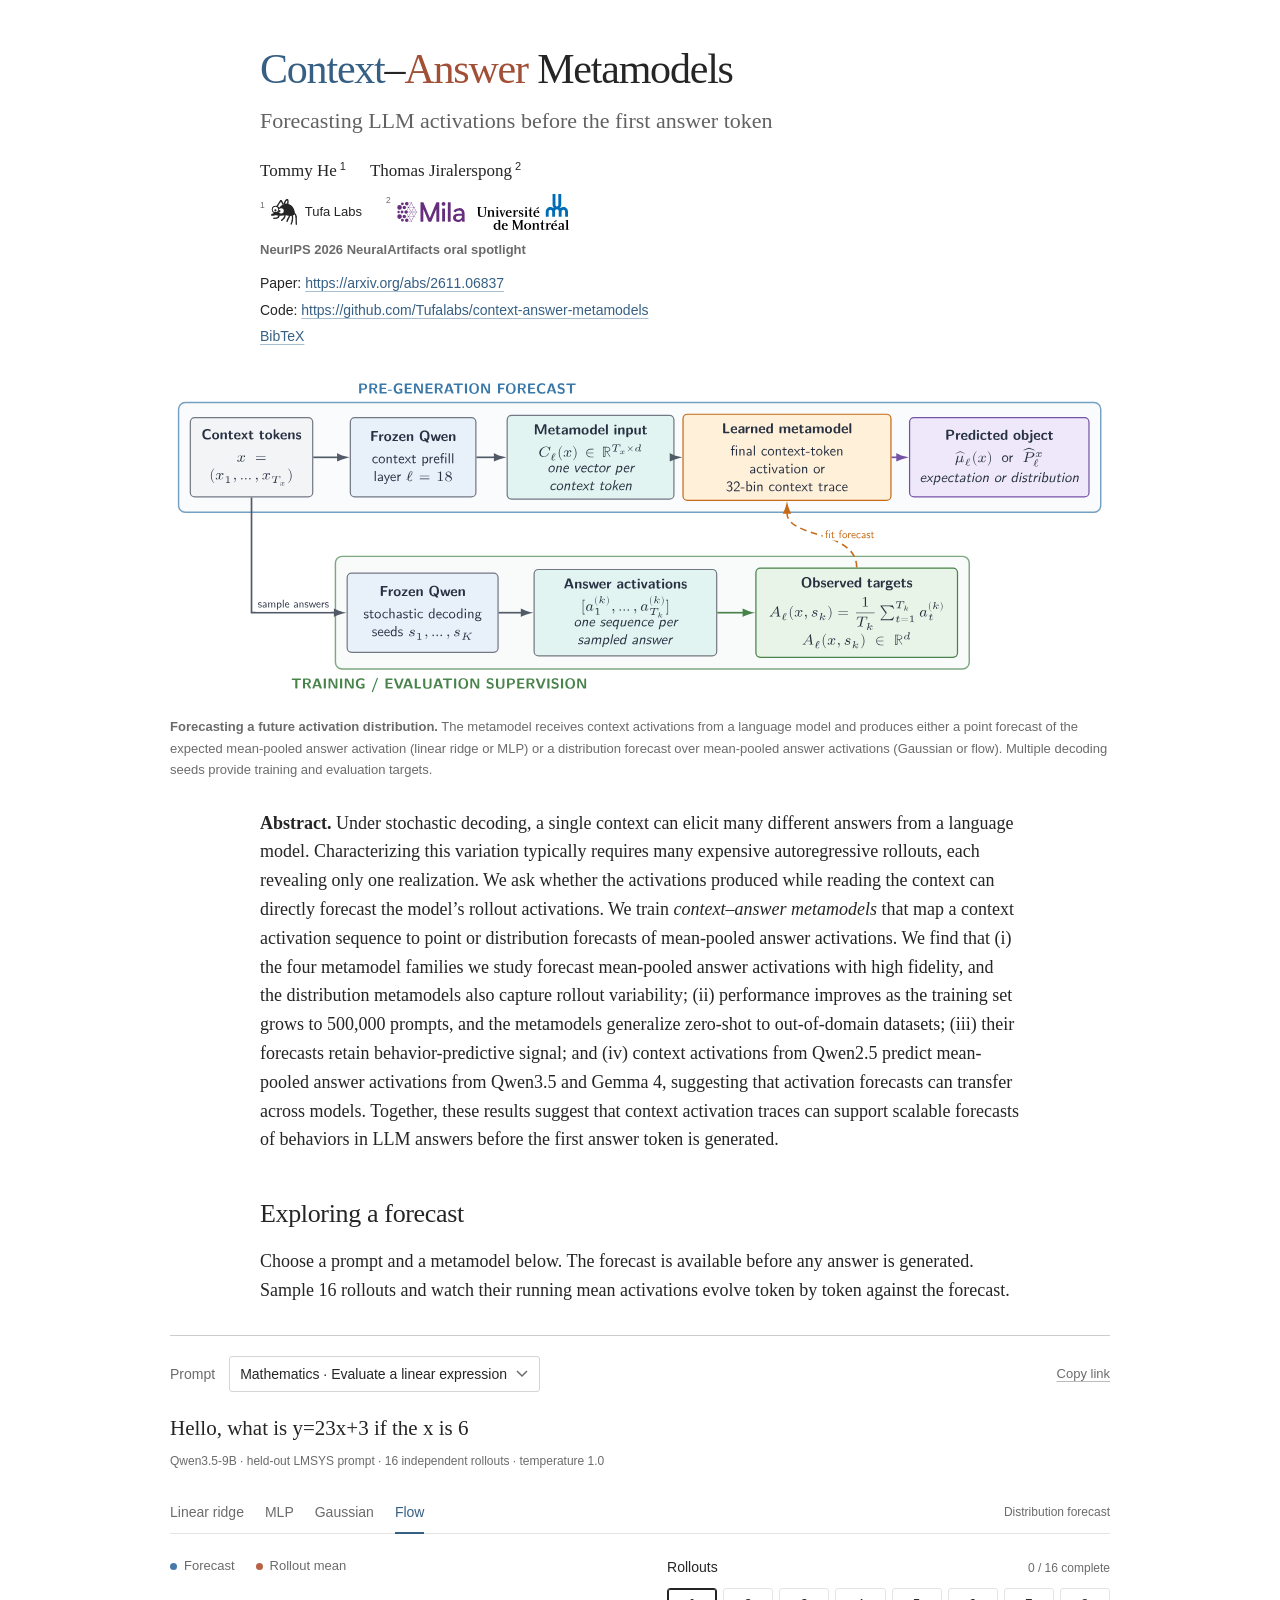
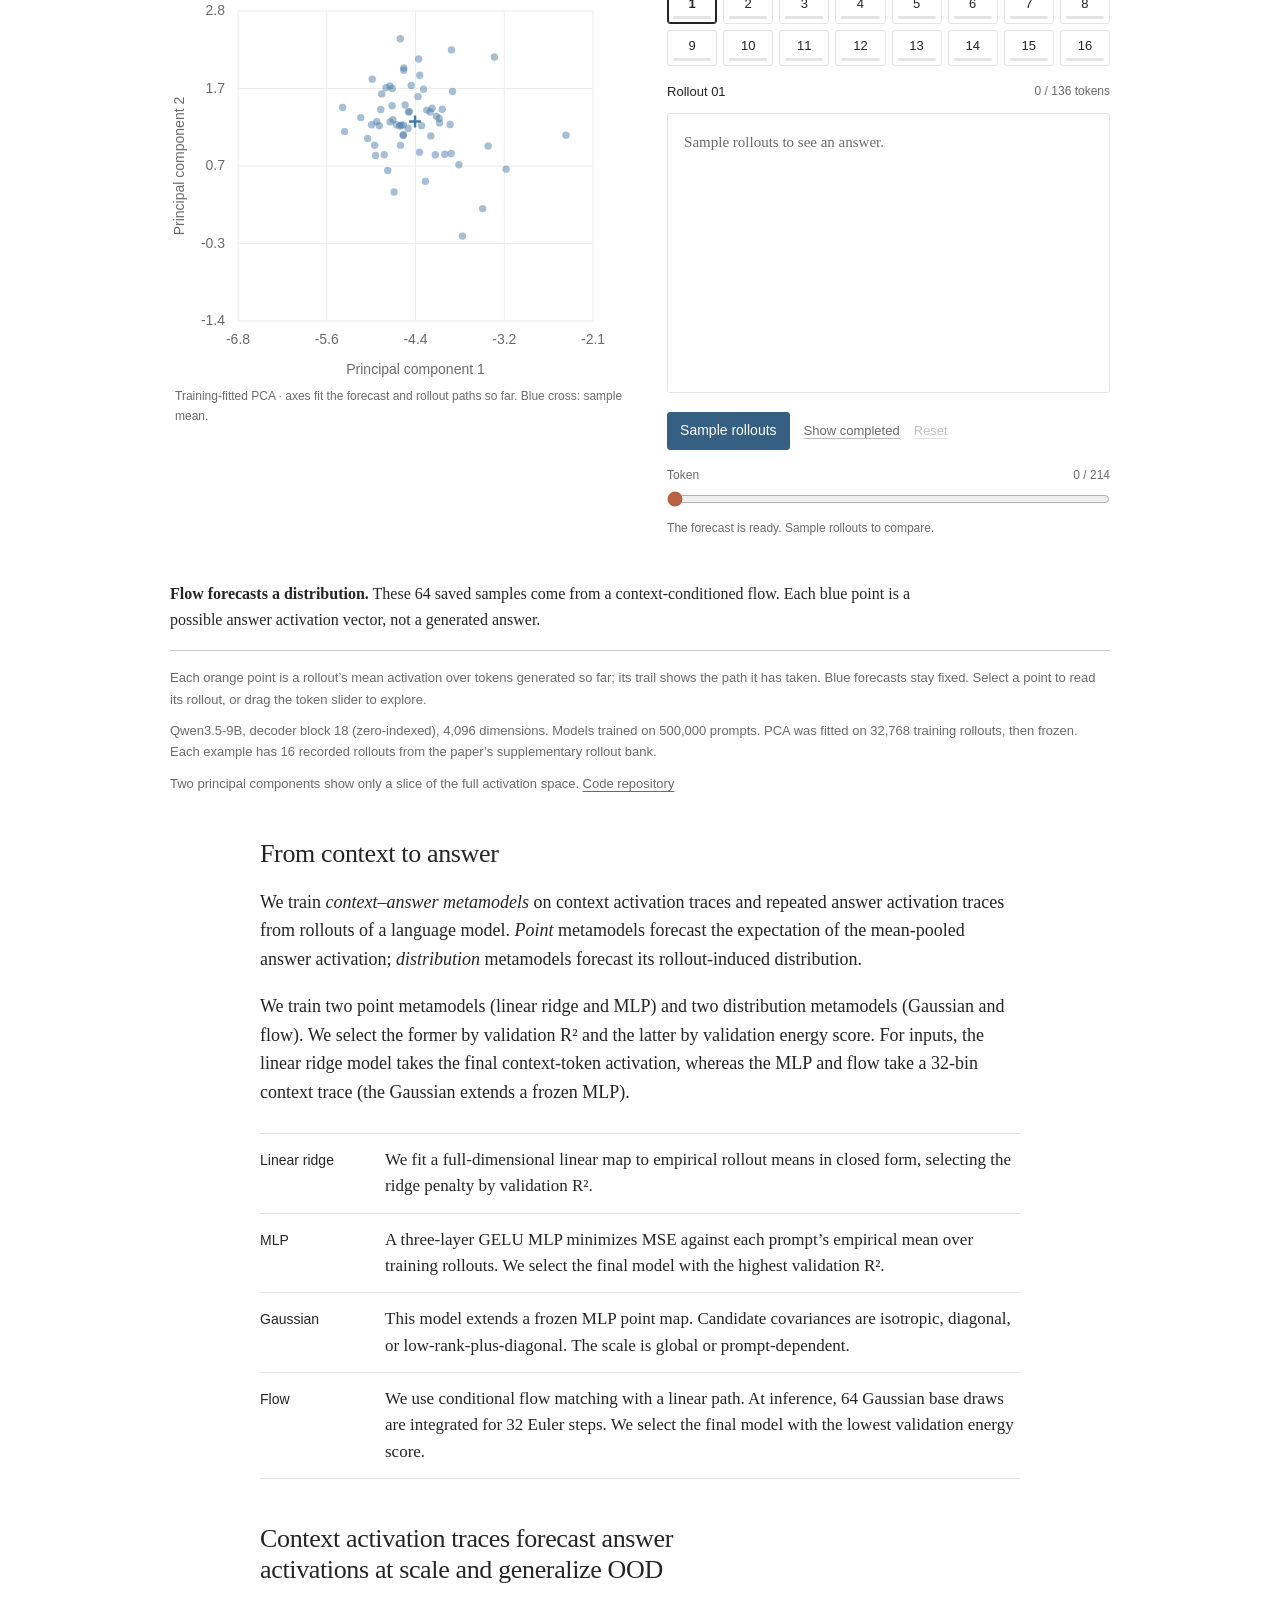
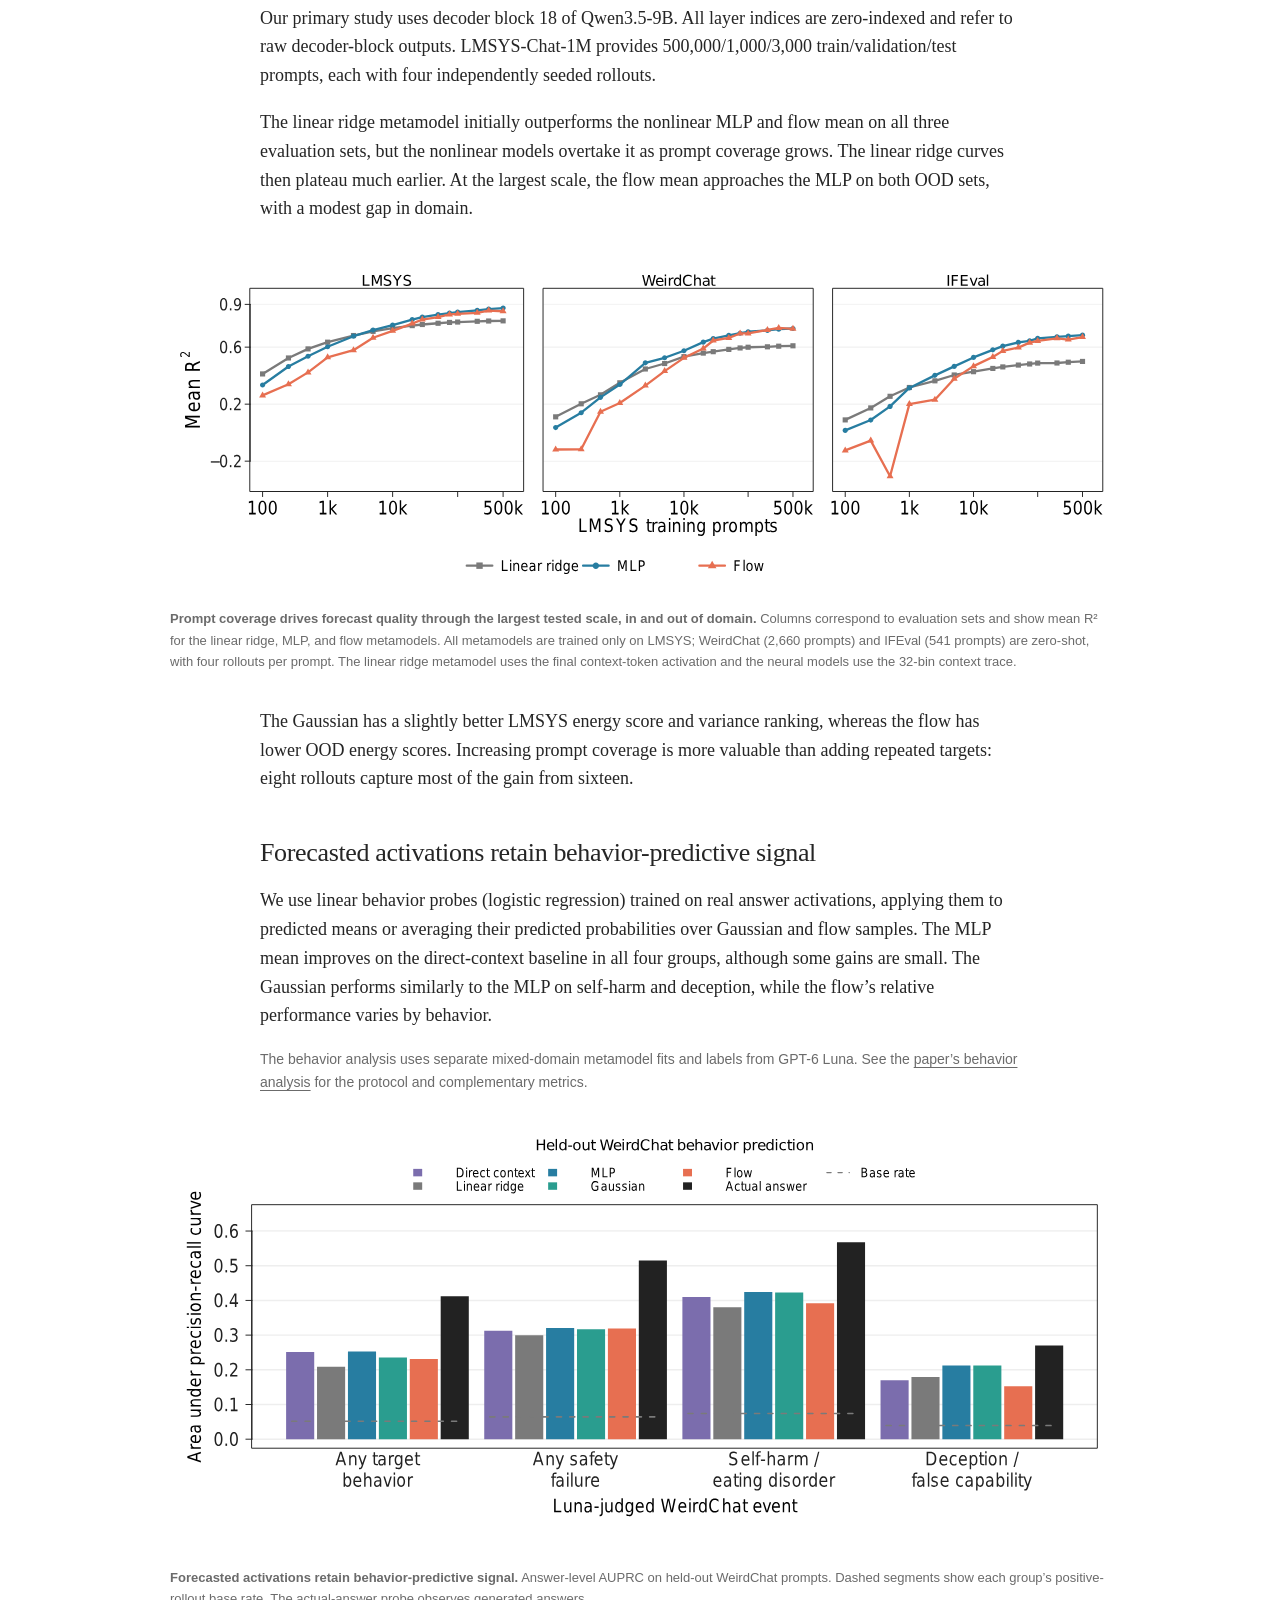
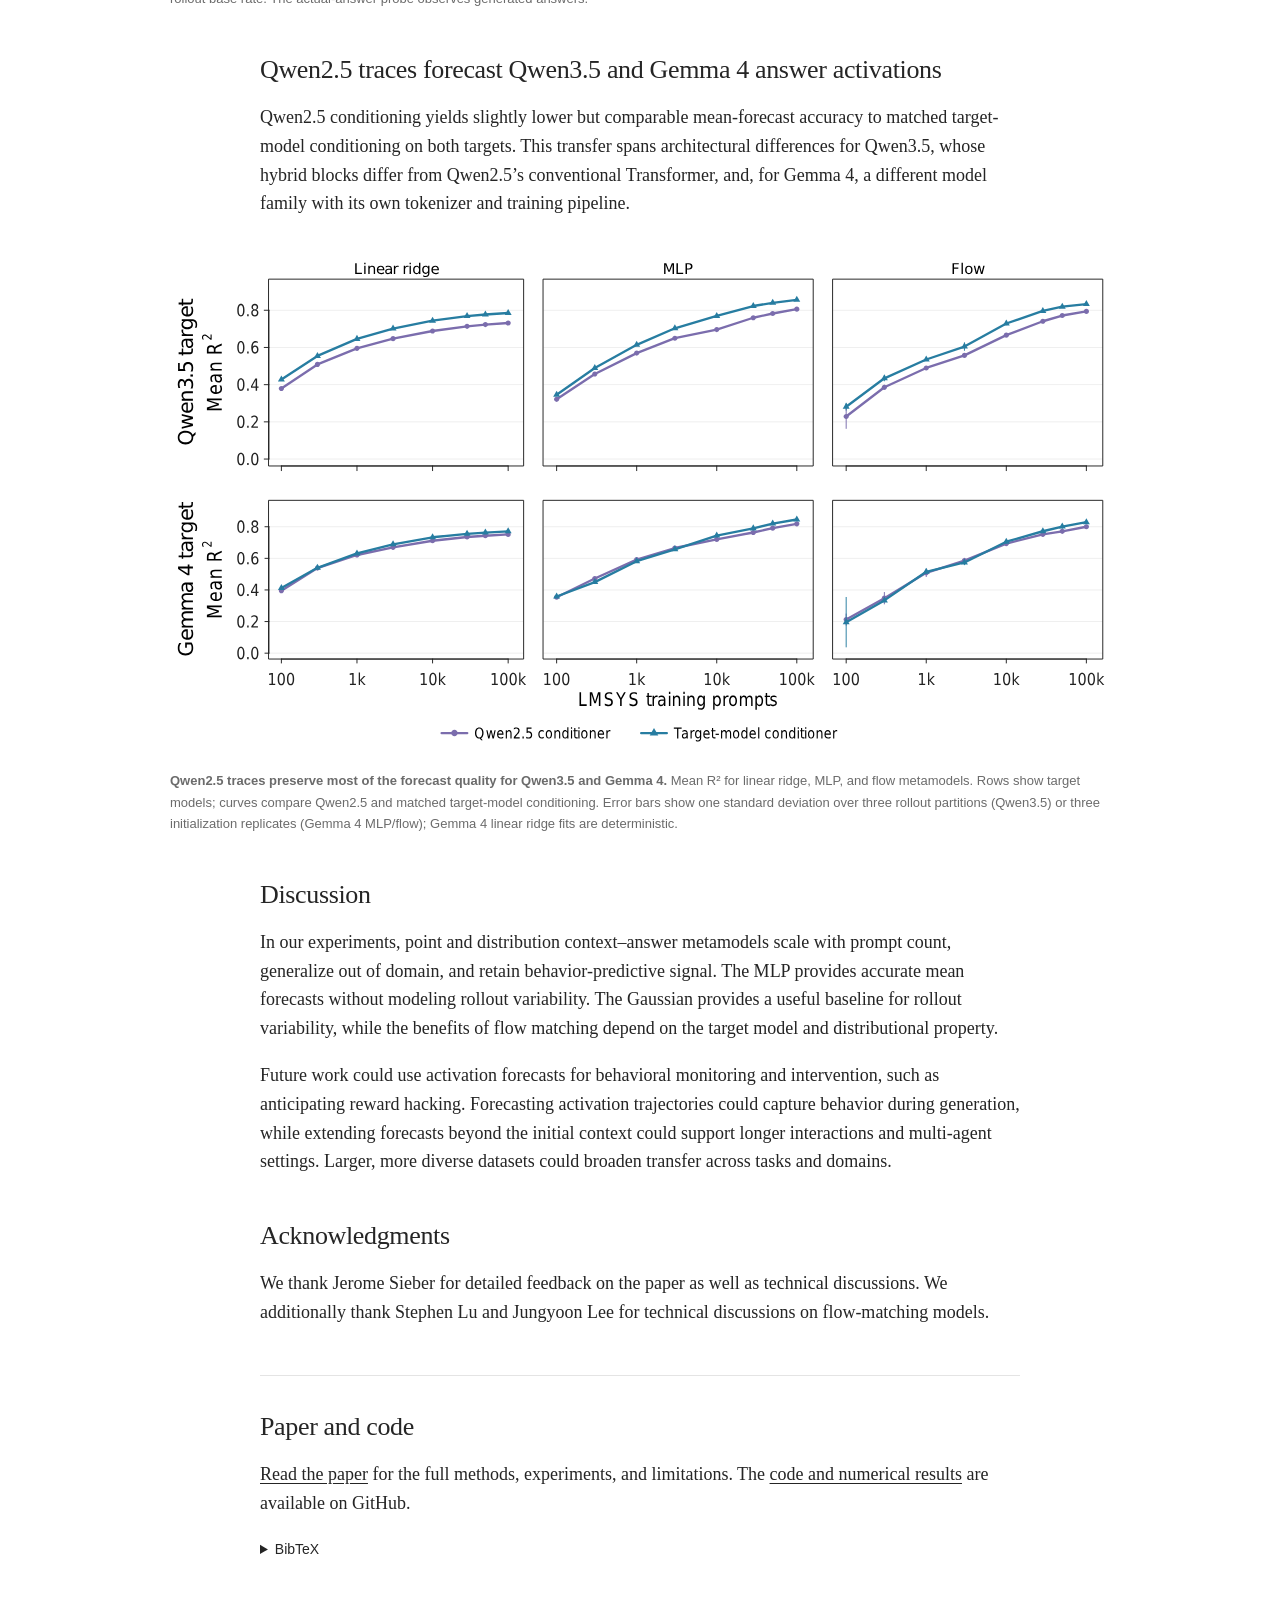
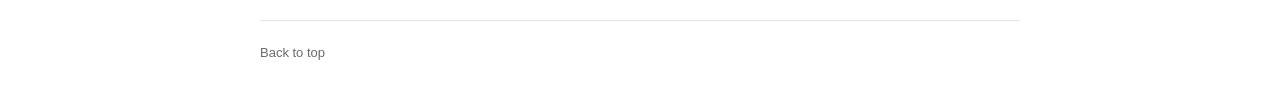
==== context-answer-metamodels/index.html @ 80ce0734 "add context answer metamodels blog" ====
<!doctype html>
<html lang="en">
  <head>
    <meta charset="utf-8" />
    <meta name="viewport" content="width=device-width, initial-scale=1" />
    <title>Context–Answer Metamodels</title>
    <meta
      name="description"
      content="Forecast an LLM’s answer activations before it starts answering. Explore real context–answer metamodel forecasts, recorded rollouts, and the research behind them."
    />
    <link
      rel="canonical"
      href="https://tommyhe.com/context-answer-metamodels"
    />
    <meta property="og:type" content="website" />
    <meta property="og:title" content="Context–Answer Metamodels" />
    <meta
      property="og:description"
      content="Context–Answer Metamodels forecast an LLM’s answer activations from its context. Explore the forecasts, then reveal what actually happened."
    />
    <meta
      property="og:url"
      content="https://tommyhe.com/context-answer-metamodels"
    />
    <meta
      property="og:image"
      content="https://tommyhe.com/context-answer-metamodels/asset/social.png"
    />
    <meta property="og:image:width" content="1200" />
    <meta property="og:image:height" content="630" />
    <meta
      property="og:image:alt"
      content="Context–Answer Metamodels. Blue activation forecasts and orange observed answers in a two-dimensional projection."
    />
    <meta name="twitter:card" content="summary_large_image" />
    <meta name="twitter:title" content="Context–Answer Metamodels" />
    <meta
      name="twitter:description"
      content="Forecasting LLM activations from context. An interactive research demo."
    />
    <meta
      name="twitter:image"
      content="https://tommyhe.com/context-answer-metamodels/asset/social.png"
    />
    <meta name="theme-color" content="#ffffff" />
    <link rel="icon" type="image/png" sizes="64x64" href="../favicon-64.png" />
    <link rel="icon" type="image/svg+xml" href="../favicon.svg?v=3" />
    <link rel="stylesheet" href="./page.css" />
    <script src="./data.js" defer></script>
    <script src="./page.js" defer></script>
  </head>
  <body>
    <a class="skip-link" href="#main">Skip to content</a>
    <nav class="contents" aria-label="Article contents">
      <p>Contents</p>
      <a href="#main">Overview</a>
      <a href="#explore">Interactive example</a>
      <a href="#method">The metamodels</a>
      <a href="#findings">Results</a>
      <a href="#discussion">Discussion</a>
      <a href="#acknowledgments">Acknowledgments</a>
      <a href="#cite">Citation</a>
    </nav>

    <main id="main" class="article">
      <header class="article-header">
        <h1>
          <span class="title-context">Context</span>–<span class="title-answer"
            >Answer</span
          >
          Metamodels
        </h1>
        <p class="subtitle">
          Forecasting LLM activations before the first answer token
        </p>
        <div class="authors">
          <span>Tommy He<sup>1</sup></span
          ><span>Thomas Jiralerspong<sup>2</sup></span>
        </div>
        <p class="affiliations">
          <span class="affiliation">
            <sup>1</sup>
            <a href="https://tufalabs.ai/">
              <img
                class="tufa-logo"
                src="./asset/tufa.svg"
                width="1133"
                height="1116"
                alt=""
              />
              Tufa Labs
            </a>
          </span>
          <span class="affiliation">
            <sup>2</sup>
            <a href="https://mila.quebec/en">
              <img
                class="mila-logo"
                src="./asset/mila.svg"
                width="170"
                height="50"
                alt="Mila"
              />
            </a>
            <a href="https://www.umontreal.ca/">
              <img
                class="udem-logo"
                src="./asset/udem.svg"
                width="351"
                height="134"
                alt="Université de Montréal"
              />
            </a>
          </span>
        </p>
        <p class="publication">NeurIPS 2026 NeuralArtifacts oral spotlight</p>
        <div class="paper-links">
          <div>
            Paper:
            <a href="https://arxiv.org/abs/2611.06837"
              >https://arxiv.org/abs/2611.06837</a
            >
          </div>
          <div>
            Code:
            <a href="https://github.com/Tufalabs/context-answer-metamodels"
              >https://github.com/Tufalabs/context-answer-metamodels</a
            >
          </div>
          <a href="#cite">BibTeX</a>
        </div>
      </header>

      <figure class="wide-figure method-figure">
        <div class="method-diagram">
          <img
            src="./asset/method.svg"
            width="1260"
            height="438"
            alt="Context tokens pass through frozen Qwen to produce a context activation trace. A learned metamodel forecasts the mean or distribution of answer activations. Separately, stochastic decoding produces sampled answers whose mean-pooled activations provide training and evaluation targets."
          />
        </div>
        <figcaption>
          <strong>Forecasting a future activation distribution.</strong>
          The metamodel receives context activations from a language model and
          produces either a point forecast of the expected mean-pooled answer
          activation (linear ridge or MLP) or a distribution forecast over
          mean-pooled answer activations (Gaussian or flow). Multiple decoding
          seeds provide training and evaluation targets.
        </figcaption>
      </figure>

      <section class="abstract" aria-label="Abstract">
        <p>
          <strong>Abstract.</strong> Under stochastic decoding, a single context
          can elicit many different answers from a language model.
          Characterizing this variation typically requires many expensive
          autoregressive rollouts, each revealing only one realization. We ask
          whether the activations produced while reading the context can
          directly forecast the model’s rollout activations. We train
          <em>context–answer metamodels</em> that map a context activation
          sequence to point or distribution forecasts of mean-pooled answer
          activations. We find that (i) the four metamodel families we study
          forecast mean-pooled answer activations with high fidelity, and the
          distribution metamodels also capture rollout variability; (ii)
          performance improves as the training set grows to 500,000 prompts, and
          the metamodels generalize zero-shot to out-of-domain datasets; (iii)
          their forecasts retain behavior-predictive signal; and (iv) context
          activations from Qwen2.5 predict mean-pooled answer activations from
          Qwen3.5 and Gemma 4, suggesting that activation forecasts can transfer
          across models. Together, these results suggest that context activation
          traces can support scalable forecasts of behaviors in LLM answers
          before the first answer token is generated.
        </p>
      </section>

      <section id="explore" aria-labelledby="explore-title">
        <h2 id="explore-title">Exploring a forecast</h2>
        <p>
          Choose a prompt and a metamodel below. The forecast is available
          before any answer is generated. Sample 16 rollouts and watch their
          running mean activations evolve token by token against the forecast.
        </p>
        <figure class="wide-figure demo-figure">
          <div id="explorer" aria-busy="true">
            <div id="demo-loading" class="loading-message" role="status">
              Loading recorded forecasts…
            </div>
            <div id="demo-content" hidden>
              <div class="prompt-controls">
                <label for="example-select">Prompt</label
                ><select id="example-select"></select
                ><button type="button" id="share-example" class="text-button">
                  Copy link
                </button>
              </div>
              <p id="prompt-text" class="prompt-text"></p>
              <p id="prompt-meta" class="metadata"></p>
              <div class="model-controls">
                <div
                  class="tabs"
                  id="model-options"
                  role="group"
                  aria-label="Metamodel"
                >
                  <button
                    type="button"
                    data-family="linear"
                    aria-pressed="false"
                  >
                    Linear ridge</button
                  ><button type="button" data-family="mlp" aria-pressed="false">
                    MLP</button
                  ><button
                    type="button"
                    data-family="gaussian"
                    aria-pressed="false"
                  >
                    Gaussian</button
                  ><button type="button" data-family="flow" aria-pressed="true">
                    Flow
                  </button>
                </div>
                <span id="forecast-kind" class="metadata"
                  >Distribution forecast</span
                >
              </div>
              <div class="demo-layout">
                <div class="plot-panel">
                  <div class="plot-legend">
                    <span class="legend-item"
                      ><i class="dot forecast"></i>Forecast</span
                    ><span class="legend-item"
                      ><i class="dot observed"></i>Rollout mean</span
                    >
                  </div>
                  <svg
                    id="activation-plot"
                    viewBox="0 0 640 410"
                    role="group"
                    aria-labelledby="activation-title activation-description"
                  >
                    <title id="activation-title">
                      Forecast and observed answer activations
                    </title>
                    <desc id="activation-description">
                      A two-dimensional projection of recorded activations.
                    </desc>
                  </svg>
                  <p id="projection-note" class="metadata"></p>
                </div>
                <div class="answer-panel">
                  <div class="answer-heading">
                    <span>Rollouts</span><span id="reveal-count"></span>
                  </div>
                  <div
                    id="rollout-options"
                    class="rollout-options"
                    role="group"
                    aria-label="Choose a rollout"
                  ></div>
                  <div class="answer-meta">
                    <span id="answer-label">Rollout 01</span>
                    <span id="answer-progress"></span>
                  </div>
                  <div
                    id="answer-reader"
                    class="answer-reader"
                    tabindex="0"
                    role="region"
                    aria-labelledby="answer-label"
                  >
                    <p id="answer-placeholder" class="answer-placeholder">
                      Sample rollouts to see an answer.
                    </p>
                    <p id="answer-text" class="answer-full"></p>
                  </div>
                  <div class="replay-controls">
                    <button type="button" id="play-replay" class="button">
                      Sample rollouts</button
                    ><button type="button" id="reveal-all" class="text-button">
                      Show completed</button
                    ><button
                      type="button"
                      id="reset-replay"
                      class="text-button"
                    >
                      Reset
                    </button>
                  </div>
                  <div class="token-progress">
                    <label for="token-progress"
                      >Token <span id="token-count">0</span></label
                    >
                    <input
                      id="token-progress"
                      type="range"
                      min="0"
                      max="1"
                      value="0"
                      step="1"
                      aria-label="Generated token position"
                    />
                  </div>
                  <p id="replay-status" class="metadata" role="status">
                    The forecast is ready. Sample rollouts to compare.
                  </p>
                </div>
              </div>
              <p id="family-explanation" class="figure-explanation"></p>
            </div>
          </div>
          <figcaption>
            <p>
              Each orange point is a rollout’s mean activation over tokens
              generated so far; its trail shows the path it has taken. Blue
              forecasts stay fixed. Select a point to read its rollout, or drag
              the token slider to explore.
            </p>
            <p id="demo-provenance"></p>
            <p>
              Two principal components show only a slice of the full activation
              space.
              <a href="https://github.com/Tufalabs/context-answer-metamodels"
                >Code repository</a
              >
            </p>
          </figcaption>
        </figure>
        <noscript
          ><p>
            The interactive example requires JavaScript. The explanation and
            results below are available without it.
          </p></noscript
        >
      </section>

      <section id="method" aria-labelledby="method-title">
        <h2 id="method-title">From context to answer</h2>
        <p>
          We train <em>context–answer metamodels</em> on context activation
          traces and repeated answer activation traces from rollouts of a
          language model. <em>Point</em> metamodels forecast the expectation of
          the mean-pooled answer activation; <em>distribution</em> metamodels
          forecast its rollout-induced distribution.
        </p>
        <p>
          We train two point metamodels (linear ridge and MLP) and two
          distribution metamodels (Gaussian and flow). We select the former by
          validation R² and the latter by validation energy score. For inputs,
          the linear ridge model takes the final context-token activation,
          whereas the MLP and flow take a 32-bin context trace (the Gaussian
          extends a frozen MLP).
        </p>
        <dl class="family-list">
          <div>
            <dt>Linear ridge</dt>
            <dd>
              We fit a full-dimensional linear map to empirical rollout means in
              closed form, selecting the ridge penalty by validation R².
            </dd>
          </div>
          <div>
            <dt>MLP</dt>
            <dd>
              A three-layer GELU MLP minimizes MSE against each prompt’s
              empirical mean over training rollouts. We select the final model
              with the highest validation R².
            </dd>
          </div>
          <div>
            <dt>Gaussian</dt>
            <dd>
              This model extends a frozen MLP point map. Candidate covariances
              are isotropic, diagonal, or low-rank-plus-diagonal. The scale is
              global or prompt-dependent.
            </dd>
          </div>
          <div>
            <dt>Flow</dt>
            <dd>
              We use conditional flow matching with a linear path. At inference,
              64 Gaussian base draws are integrated for 32 Euler steps. We
              select the final model with the lowest validation energy score.
            </dd>
          </div>
        </dl>
      </section>

      <section
        id="findings"
        class="result-section"
        aria-labelledby="findings-title"
      >
        <h2 id="findings-title">
          Context activation traces forecast answer activations at scale and
          generalize OOD
        </h2>
        <p>
          Our primary study uses decoder block 18 of Qwen3.5-9B. All layer
          indices are zero-indexed and refer to raw decoder-block outputs.
          LMSYS-Chat-1M provides 500,000/1,000/3,000 train/validation/test
          prompts, each with four independently seeded rollouts.
        </p>
        <p>
          The linear ridge metamodel initially outperforms the nonlinear MLP and
          flow mean on all three evaluation sets, but the nonlinear models
          overtake it as prompt coverage grows. The linear ridge curves then
          plateau much earlier. At the largest scale, the flow mean approaches
          the MLP on both OOD sets, with a modest gap in domain.
        </p>
        <figure class="wide-figure results-figure">
          <div class="chart-image">
            <img
              src="./asset/scaling.svg"
              width="507"
              height="183"
              loading="lazy"
              alt="Three panels show mean R² versus LMSYS training prompts for LMSYS, WeirdChat, and IFEval. MLP and flow overtake linear ridge as the training set grows to 500,000 prompts."
            />
          </div>
          <figcaption>
            <strong
              >Prompt coverage drives forecast quality through the largest
              tested scale, in and out of domain.</strong
            >
            Columns correspond to evaluation sets and show mean R² for the
            linear ridge, MLP, and flow metamodels. All metamodels are trained
            only on LMSYS; WeirdChat (2,660 prompts) and IFEval (541 prompts)
            are zero-shot, with four rollouts per prompt. The linear ridge
            metamodel uses the final context-token activation and the neural
            models use the 32-bin context trace.
          </figcaption>
        </figure>
        <p>
          The Gaussian has a slightly better LMSYS energy score and variance
          ranking, whereas the flow has lower OOD energy scores. Increasing
          prompt coverage is more valuable than adding repeated targets: eight
          rollouts capture most of the gain from sixteen.
        </p>
      </section>

      <section
        id="behavior"
        class="result-section"
        aria-labelledby="behavior-title"
      >
        <h2 id="behavior-title">
          Forecasted activations retain behavior-predictive signal
        </h2>
        <p>
          We use linear behavior probes (logistic regression) trained on real
          answer activations, applying them to predicted means or averaging
          their predicted probabilities over Gaussian and flow samples. The MLP
          mean improves on the direct-context baseline in all four groups,
          although some gains are small. The Gaussian performs similarly to the
          MLP on self-harm and deception, while the flow’s relative performance
          varies by behavior.
        </p>
        <p class="research-note">
          The behavior analysis uses separate mixed-domain metamodel fits and
          labels from GPT-6 Luna. See the
          <a href="https://arxiv.org/abs/2611.06837"
            >paper’s behavior analysis</a
          >
          for the protocol and complementary metrics.
        </p>
        <figure class="wide-figure results-figure">
          <div class="chart-image">
            <img
              src="./asset/behavior.svg"
              width="507"
              height="230"
              loading="lazy"
              alt="AUPRC on four held-out WeirdChat behavior groups, comparing direct-context predictions, linear ridge, MLP, Gaussian, flow, and actual-answer probes. Dashed lines show the positive-rollout base rates."
            />
          </div>
          <figcaption>
            <strong
              >Forecasted activations retain behavior-predictive signal.</strong
            >
            Answer-level AUPRC on held-out WeirdChat prompts. Dashed segments
            show each group’s positive-rollout base rate. The actual-answer
            probe observes generated answers.
          </figcaption>
        </figure>
      </section>

      <section
        id="transfer"
        class="result-section"
        aria-labelledby="transfer-title"
      >
        <h2 id="transfer-title">
          Qwen2.5 traces forecast Qwen3.5 and Gemma 4 answer activations
        </h2>
        <p>
          Qwen2.5 conditioning yields slightly lower but comparable
          mean-forecast accuracy to matched target-model conditioning on both
          targets. This transfer spans architectural differences for Qwen3.5,
          whose hybrid blocks differ from Qwen2.5’s conventional Transformer,
          and, for Gemma 4, a different model family with its own tokenizer and
          training pipeline.
        </p>
        <figure class="wide-figure results-figure">
          <div class="chart-image">
            <img
              src="./asset/transfer.svg"
              width="507"
              height="273"
              loading="lazy"
              alt="Six panels compare mean R² using Qwen2.5 context activations with matched target-model context activations. Rows show Qwen3.5 and Gemma 4 targets; columns show linear ridge, MLP, and flow. Both conditioners improve with more training prompts."
            />
          </div>
          <figcaption>
            <strong
              >Qwen2.5 traces preserve most of the forecast quality for Qwen3.5
              and Gemma 4.</strong
            >
            Mean R² for linear ridge, MLP, and flow metamodels. Rows show target
            models; curves compare Qwen2.5 and matched target-model
            conditioning. Error bars show one standard deviation over three
            rollout partitions (Qwen3.5) or three initialization replicates
            (Gemma 4 MLP/flow); Gemma 4 linear ridge fits are deterministic.
          </figcaption>
        </figure>
      </section>

      <section id="discussion" aria-labelledby="discussion-title">
        <h2 id="discussion-title">Discussion</h2>
        <p>
          In our experiments, point and distribution context–answer metamodels
          scale with prompt count, generalize out of domain, and retain
          behavior-predictive signal. The MLP provides accurate mean forecasts
          without modeling rollout variability. The Gaussian provides a useful
          baseline for rollout variability, while the benefits of flow matching
          depend on the target model and distributional property.
        </p>
        <p>
          Future work could use activation forecasts for behavioral monitoring
          and intervention, such as anticipating reward hacking. Forecasting
          activation trajectories could capture behavior during generation,
          while extending forecasts beyond the initial context could support
          longer interactions and multi-agent settings. Larger, more diverse
          datasets could broaden transfer across tasks and domains.
        </p>
      </section>

      <section id="acknowledgments" aria-labelledby="acknowledgments-title">
        <h2 id="acknowledgments-title">Acknowledgments</h2>
        <p>
          We thank Jerome Sieber for detailed feedback on the paper as well as
          technical discussions. We additionally thank Stephen Lu and Jungyoon
          Lee for technical discussions on flow-matching models.
        </p>
      </section>

      <section
        id="cite"
        class="citation-section"
        aria-labelledby="citation-title"
      >
        <h2 id="citation-title">Paper and code</h2>
        <p>
          <a href="https://arxiv.org/abs/2611.06837">Read the paper</a> for the
          full methods, experiments, and limitations. The
          <a href="https://github.com/Tufalabs/context-answer-metamodels"
            >code and numerical results</a
          >
          are available on GitHub.
        </p>
        <details class="citation-details">
          <summary>BibTeX</summary>
          <button type="button" id="copy-citation" class="text-button">
            Copy citation
          </button>
          <pre id="citation">
@article{he2026contextanswer,
  title = {Context--Answer Metamodels:
    Forecasting LLM Activations Before
    the First Answer Token},
  author = {He, Tommy and Jiralerspong, Thomas},
  journal = {arXiv preprint arXiv:2611.06837},
  year = {2026}
}</pre>
        </details>
      </section>
      <footer class="article-footer">
        <a href="#main">Back to top</a>
      </footer>
    </main>
    <p id="copy-status" class="copy-status" role="status"></p>
  </body>
</html>
---- context-answer-metamodels/page.css ----
@font-face {
  font-family: "Commit Mono";
  src: url("../fonts/CommitMono-400-Regular.woff2") format("woff2");
  font-weight: 400;
  font-display: swap;
}

:root {
  color-scheme: light;
  --text: #252525;
  --muted: #6b6b6b;
  --rule: #e4e4e4;
  --forecast: #4779a8;
  --observed: #b96243;
  --accent: #365f84;
  --accent-hover: #294a68;
  --sans: -apple-system, BlinkMacSystemFont, "Segoe UI", sans-serif;
  --serif: "Iowan Old Style", "Palatino Linotype", Palatino, Georgia, serif;
  --mono: "Commit Mono", monospace;
}

* {
  box-sizing: border-box;
}
html {
  scroll-behavior: smooth;
  scroll-padding-top: 32px;
}
body {
  margin: 0;
  background: #fff;
  color: var(--text);
  font-family: var(--serif);
  font-size: 18px;
  line-height: 1.6;
  -webkit-font-smoothing: antialiased;
}
[hidden] {
  display: none !important;
}
a {
  color: inherit;
  text-underline-offset: 3px;
  text-decoration-thickness: 1px;
}
a:hover {
  color: var(--accent);
}
::selection {
  background: #dce9f4;
}
button,
select {
  font: inherit;
}
button {
  cursor: pointer;
  touch-action: manipulation;
}
button:disabled {
  opacity: 0.4;
  cursor: default;
}
:focus-visible {
  outline: 2px solid var(--forecast);
  outline-offset: 4px;
}
h1,
h2,
p,
figure,
dl {
  margin: 0;
}
h1,
h2 {
  line-height: 1.2;
  text-wrap: balance;
}
h1 {
  font-size: 42px;
  letter-spacing: -1.2px;
  font-weight: 500;
}
h2 {
  font-size: 26px;
  font-weight: 500;
  margin: 44px 0 18px;
  letter-spacing: -0.35px;
}
p {
  margin: 0 0 18px;
}
strong {
  font-weight: 600;
}
sup {
  font-family: var(--sans);
  font-size: 0.65em;
  vertical-align: super;
}

.article {
  width: min(760px, calc(100% - 48px));
  margin: 44px auto 0;
  padding-bottom: 32px;
}
.article-header {
  margin-bottom: 26px;
}
.article-header h1 {
  animation: title-arrival 550ms ease-out;
}
.title-context {
  color: var(--accent);
}
.title-answer {
  color: #a14f36;
}
@keyframes title-arrival {
  from {
    opacity: 0;
    transform: translateY(5px);
  }
  to {
    opacity: 1;
    transform: translateY(0);
  }
}
.subtitle {
  font-size: 22px;
  line-height: 1.4;
  color: #626262;
  margin: 12px 0 20px;
}
.authors {
  display: flex;
  flex-wrap: wrap;
  gap: 24px;
  font-size: 17px;
  margin-bottom: 5px;
}
.authors sup {
  margin-left: 3px;
}
.affiliations,
.publication {
  font-family: var(--sans);
  font-size: 13px;
  color: var(--muted);
  line-height: 1.6;
  margin: 0;
}
.affiliations {
  display: flex;
  flex-wrap: wrap;
  align-items: center;
  gap: 8px 24px;
  margin-top: 10px;
}
.affiliation,
.affiliation a {
  display: inline-flex;
  align-items: center;
  gap: 8px;
}
.affiliation {
  gap: 12px;
}
.affiliation sup {
  align-self: flex-start;
  margin-right: -6px;
}
.affiliation a {
  text-decoration: none;
  color: var(--text);
}
.affiliation a:hover {
  opacity: 0.7;
}
.affiliation img {
  display: block;
  height: auto;
  object-fit: contain;
}
.tufa-logo {
  width: 26px;
}
.mila-logo {
  width: 68px;
}
.udem-logo {
  width: 92px;
}
.publication {
  margin-top: 10px;
  font-weight: 700;
}
.paper-links {
  display: flex;
  flex-direction: column;
  align-items: flex-start;
  gap: 4px;
  font-family: var(--sans);
  font-size: 14px;
  margin-top: 12px;
}
.paper-links a {
  color: var(--accent);
  text-decoration-color: #a8bed1;
  overflow-wrap: anywhere;
}
.paper-links a:hover {
  color: var(--accent-hover);
  text-decoration-color: currentColor;
}
.contents {
  position: fixed;
  left: calc(50% - 640px);
  top: 220px;
  width: 145px;
  font-family: var(--sans);
  font-size: 13px;
  line-height: 1.6;
}
.contents p {
  color: var(--muted);
  margin: 0 0 13px;
}
.contents a {
  display: block;
  text-decoration: none;
  padding: 4px 0;
  color: #707070;
}
.contents a:hover {
  color: var(--text);
}
.skip-link {
  position: absolute;
  top: -70px;
  left: 20px;
  background: white;
  padding: 8px;
  font-family: var(--sans);
  font-size: 14px;
}
.skip-link:focus {
  top: 12px;
}

.wide-figure {
  width: min(940px, calc(100vw - 56px));
  margin-left: 50%;
  transform: translateX(-50%);
}
.method-figure {
  margin-top: 0;
  margin-bottom: 28px;
}
.method-diagram img,
.chart-image img {
  display: block;
  width: 100%;
  max-width: 100%;
  height: auto;
  object-fit: contain;
}
.demo-figure {
  margin-top: 30px;
  margin-bottom: 42px;
}
#explorer {
  border-top: 1px solid #ccc;
  border-bottom: 1px solid #ccc;
  padding: 20px 0 18px;
}
.loading-message {
  font-family: var(--sans);
  font-size: 15px;
  text-align: center;
  padding: 70px 20px;
}
.prompt-controls {
  display: flex;
  align-items: center;
  gap: 14px;
  font-family: var(--sans);
  font-size: 14px;
}
.prompt-controls label {
  color: var(--muted);
}
.prompt-controls .text-button {
  margin-left: auto;
}
select {
  appearance: none;
  border: 1px solid #d5d5d5;
  border-radius: 3px;
  color: var(--text);
  background: white
    url("data:image/svg+xml,%3Csvg xmlns='http://www.w3.org/2000/svg' width='12' height='8' fill='none' stroke='%236b6b6b' stroke-width='1.5'%3E%3Cpath d='m1 1 5 5 5-5'/%3E%3C/svg%3E")
    no-repeat right 11px center;
  padding: 6px 32px 6px 10px;
  max-width: 100%;
  min-width: 0;
  font-family: var(--sans);
  font-size: 14px;
}
.prompt-text {
  font-size: 21px;
  line-height: 1.5;
  margin: 21px 0 7px;
  max-height: 180px;
  overflow: auto;
  white-space: pre-wrap;
}
.metadata {
  font-family: var(--sans);
  font-size: 12px;
  line-height: 1.65;
  color: var(--muted);
  margin: 0;
}
.model-controls {
  display: flex;
  align-items: center;
  justify-content: space-between;
  gap: 16px;
  margin-top: 22px;
  border-bottom: 1px solid var(--rule);
}
.tabs {
  display: flex;
  flex-wrap: wrap;
  gap: 21px;
  font-family: var(--sans);
  font-size: 14px;
}
.tabs button {
  padding: 7px 0 9px;
  border: 0;
  border-bottom: 2px solid transparent;
  margin-bottom: -1px;
  color: var(--muted);
  background: none;
}
.tabs button[aria-pressed="true"] {
  border-bottom-color: var(--accent);
  color: var(--accent);
}
.tabs button:hover {
  color: var(--text);
}
.demo-layout {
  display: grid;
  grid-template-columns: minmax(0, 1.05fr) minmax(0, 1fr);
  gap: 32px;
  padding-top: 22px;
}
.plot-panel {
  min-width: 0;
}
.plot-legend {
  display: flex;
  flex-wrap: wrap;
  gap: 21px;
  font-family: var(--sans);
  font-size: 13px;
  color: var(--muted);
}
.legend-item {
  display: inline-flex;
  align-items: center;
  gap: 7px;
}
.dot {
  display: inline-block;
  width: 7px;
  height: 7px;
  border-radius: 50%;
  flex-shrink: 0;
}
.forecast {
  background: var(--forecast);
}
.observed {
  background: var(--observed);
}
#activation-plot {
  display: block;
  width: 100%;
  overflow: visible;
}
.chart-axis {
  font-family: var(--sans);
  font-size: 14px;
  fill: var(--muted);
}
.observation-point {
  cursor: pointer;
  fill: var(--observed);
  stroke: white;
  stroke-width: 2;
}
.rollout-trail {
  fill: none;
  stroke: var(--observed);
  stroke-width: 1.4;
  stroke-opacity: 0.18;
  stroke-linecap: round;
  stroke-linejoin: round;
  pointer-events: none;
}
.rollout-trail-recent {
  stroke-width: 1.7;
  stroke-opacity: 0.45;
}
.plot-point {
  transition: opacity 0.2s;
}
.plot-panel > .metadata {
  margin-left: 5px;
}
.answer-panel {
  min-width: 0;
  display: flex;
  flex-direction: column;
}
.answer-heading {
  display: flex;
  align-items: baseline;
  justify-content: space-between;
  font-family: var(--sans);
  font-size: 14px;
  margin-bottom: 10px;
}
#reveal-count {
  color: var(--muted);
  font-size: 12px;
}
.rollout-options {
  display: grid;
  grid-template-columns: repeat(8, minmax(0, 1fr));
  gap: 6px;
  margin-bottom: 16px;
}
.rollout-option {
  position: relative;
  font-family: var(--sans);
  font-size: 13px;
  line-height: 1;
  min-height: 36px;
  padding: 7px 0 12px;
  border: 1px solid var(--rule);
  border-radius: 3px;
  background: white;
  color: var(--text);
}
.rollout-option::before,
.rollout-option::after {
  content: "";
  position: absolute;
  left: 5px;
  right: 5px;
  bottom: 4px;
  height: 3px;
  border-radius: 2px;
  pointer-events: none;
}
.rollout-option::before {
  background: var(--rule);
}
.rollout-option::after {
  background: var(--observed);
  clip-path: inset(0 calc(100% - var(--rollout-progress, 0%)) 0 0);
  transition: clip-path 120ms linear;
}
.rollout-option:hover {
  border-color: #b4b4b4;
  color: var(--text);
}
.rollout-option[aria-pressed="true"] {
  border-color: var(--text);
  box-shadow: inset 0 0 0 1px var(--text);
  font-weight: 600;
}
.answer-meta {
  display: flex;
  justify-content: space-between;
  gap: 12px;
  margin-bottom: 10px;
  font-family: var(--sans);
  font-size: 13px;
}
#answer-progress {
  color: var(--muted);
  font-size: 12px;
  font-variant-numeric: tabular-nums;
}
.answer-reader {
  height: 280px;
  overflow-y: auto;
  overscroll-behavior: contain;
  scrollbar-gutter: stable;
  overflow-wrap: anywhere;
  border: 1px solid var(--rule);
  border-radius: 3px;
  padding: 16px;
}
.answer-placeholder {
  color: var(--muted);
  font-size: 15px;
  margin: 0;
}
.answer-full {
  white-space: pre-wrap;
  font-size: 16px;
  line-height: 1.7;
  margin: 0;
}
.answer-full:empty {
  display: none;
}
.button {
  font-family: var(--sans);
  font-size: 14px;
  line-height: 1.4;
  padding: 8px 12px;
  border: 1px solid #bbb;
  border-radius: 3px;
  background: #fff;
  color: var(--text);
}
.button:hover {
  background: #f5f5f5;
  border-color: #888;
}
#play-replay {
  background: var(--accent);
  border-color: var(--accent);
  color: white;
}
#play-replay:hover {
  background: var(--accent-hover);
  border-color: var(--accent-hover);
}
.text-button {
  font-family: var(--sans);
  font-size: 13px;
  line-height: 1.5;
  padding: 4px 0;
  border: 0;
  background: none;
  color: var(--muted);
  text-decoration: underline;
  text-decoration-color: #bbb;
  text-underline-offset: 3px;
}
.text-button:hover {
  color: var(--text);
}
.replay-controls {
  display: flex;
  flex-wrap: wrap;
  align-items: center;
  gap: 14px;
  margin-top: 19px;
}
.token-progress {
  margin-top: 16px;
  font-family: var(--sans);
  font-size: 12px;
  color: var(--muted);
}
.token-progress label {
  display: flex;
  justify-content: space-between;
  font-variant-numeric: tabular-nums;
}
.token-progress input {
  display: block;
  width: 100%;
  margin: 6px 0 0;
  accent-color: var(--observed);
  cursor: pointer;
}
#replay-status {
  margin-top: 12px;
  min-height: 40px;
}
.figure-explanation {
  margin: 22px 0 0;
  font-size: 16px;
  line-height: 1.6;
  max-width: 780px;
}
.figure-explanation strong {
  font-weight: 600;
}
figcaption {
  font-family: var(--sans);
  font-size: 13px;
  line-height: 1.65;
  color: var(--muted);
  margin-top: 16px;
}
figcaption p {
  margin: 0 0 10px;
}
summary {
  font-family: var(--sans);
  font-size: 14px;
  line-height: 1.6;
  cursor: pointer;
}
summary:hover {
  color: #41698d;
}
.family-list {
  margin: 26px 0;
}
.family-list > div {
  display: grid;
  grid-template-columns: 105px minmax(0, 1fr);
  gap: 20px;
  padding: 13px 0;
  border-top: 1px solid var(--rule);
}
.family-list > div:last-child {
  border-bottom: 1px solid var(--rule);
}
.family-list dt {
  font-family: var(--sans);
  font-size: 14px;
  padding-top: 2px;
}
.family-list dd {
  font-size: 17px;
  line-height: 1.55;
  margin: 0;
}
.results-figure {
  margin-top: 30px;
  margin-bottom: 34px;
}
.research-note {
  font-family: var(--sans);
  font-size: 14px;
  line-height: 1.65;
  color: var(--muted);
}
.citation-section {
  border-top: 1px solid var(--rule);
  margin-top: 48px;
}
.citation-section h2 {
  margin-top: 35px;
}
.citation-details {
  margin-top: 20px;
}
.citation-details .text-button {
  display: block;
  margin-top: 16px;
}
.citation-details pre {
  margin: 14px 0 0;
  white-space: pre-wrap;
  overflow-wrap: anywhere;
  font-family: var(--mono);
  font-size: 13px;
  line-height: 1.65;
}
.article-footer {
  display: flex;
  justify-content: space-between;
  gap: 20px;
  margin-top: 60px;
  padding-top: 22px;
  border-top: 1px solid var(--rule);
  color: var(--muted);
  font-family: var(--sans);
  font-size: 13px;
}
.article-footer a {
  text-decoration: none;
}
.copy-status {
  position: fixed;
  bottom: 20px;
  left: 50%;
  transform: translateX(-50%);
  max-width: calc(100vw - 32px);
  width: max-content;
  padding: 10px 16px;
  background: #fff;
  border: 1px solid #ccc;
  color: var(--text);
  font-family: var(--sans);
  font-size: 14px;
  line-height: 1.5;
  z-index: 5;
}
.copy-status:empty {
  display: none;
}

@media (max-width: 1379px) {
  .contents {
    display: none;
  }
}
@media (max-width: 800px) {
  .article {
    margin-top: 36px;
  }
  .wide-figure {
    width: 100%;
    margin-left: 0;
    transform: none;
  }
  .demo-layout {
    grid-template-columns: 1fr;
    gap: 25px;
  }
  .plot-panel {
    max-width: 540px;
    width: 100%;
    margin-inline: auto;
  }
  .answer-panel {
    border-top: 1px solid var(--rule);
    padding-top: 18px;
  }
  #replay-status {
    min-height: 0;
  }
}
@media (max-width: 520px) {
  body {
    font-size: 17px;
    line-height: 1.6;
  }
  .article {
    width: calc(100% - 40px);
    margin-top: 28px;
  }
  h1 {
    font-size: 32px;
    letter-spacing: -0.7px;
  }
  h2 {
    font-size: 24px;
    margin-top: 36px;
  }
  .subtitle {
    font-size: 20px;
    margin-top: 12px;
  }
  .article-header {
    margin-bottom: 22px;
  }
  .authors {
    gap: 16px;
    font-size: 16px;
  }
  .affiliations,
  .publication {
    font-size: 12px;
  }
  .prompt-controls {
    flex-wrap: wrap;
    gap: 8px 10px;
  }
  .prompt-controls select {
    flex: 1;
  }
  .prompt-controls .text-button {
    margin-left: 0;
  }
  .prompt-text {
    font-size: 19px;
  }
  .model-controls {
    align-items: flex-start;
    flex-direction: column;
    gap: 5px;
    border: 0;
  }
  .model-controls .tabs {
    width: 100%;
    border-bottom: 1px solid var(--rule);
    gap: 19px;
  }
  #forecast-kind {
    font-size: 12px;
  }
  .demo-layout {
    padding-top: 20px;
  }
  .plot-legend {
    font-size: 12px;
    gap: 16px;
  }
  .figure-explanation {
    font-size: 16px;
  }
  .family-list > div {
    grid-template-columns: 85px minmax(0, 1fr);
    gap: 14px;
  }
  .family-list dd {
    font-size: 16px;
  }
  .citation-details pre {
    font-size: 12px;
  }
}
@media (prefers-reduced-motion: reduce) {
  html {
    scroll-behavior: auto;
  }
  *,
  *::before,
  *::after {
    transition: none !important;
    animation: none !important;
  }
}
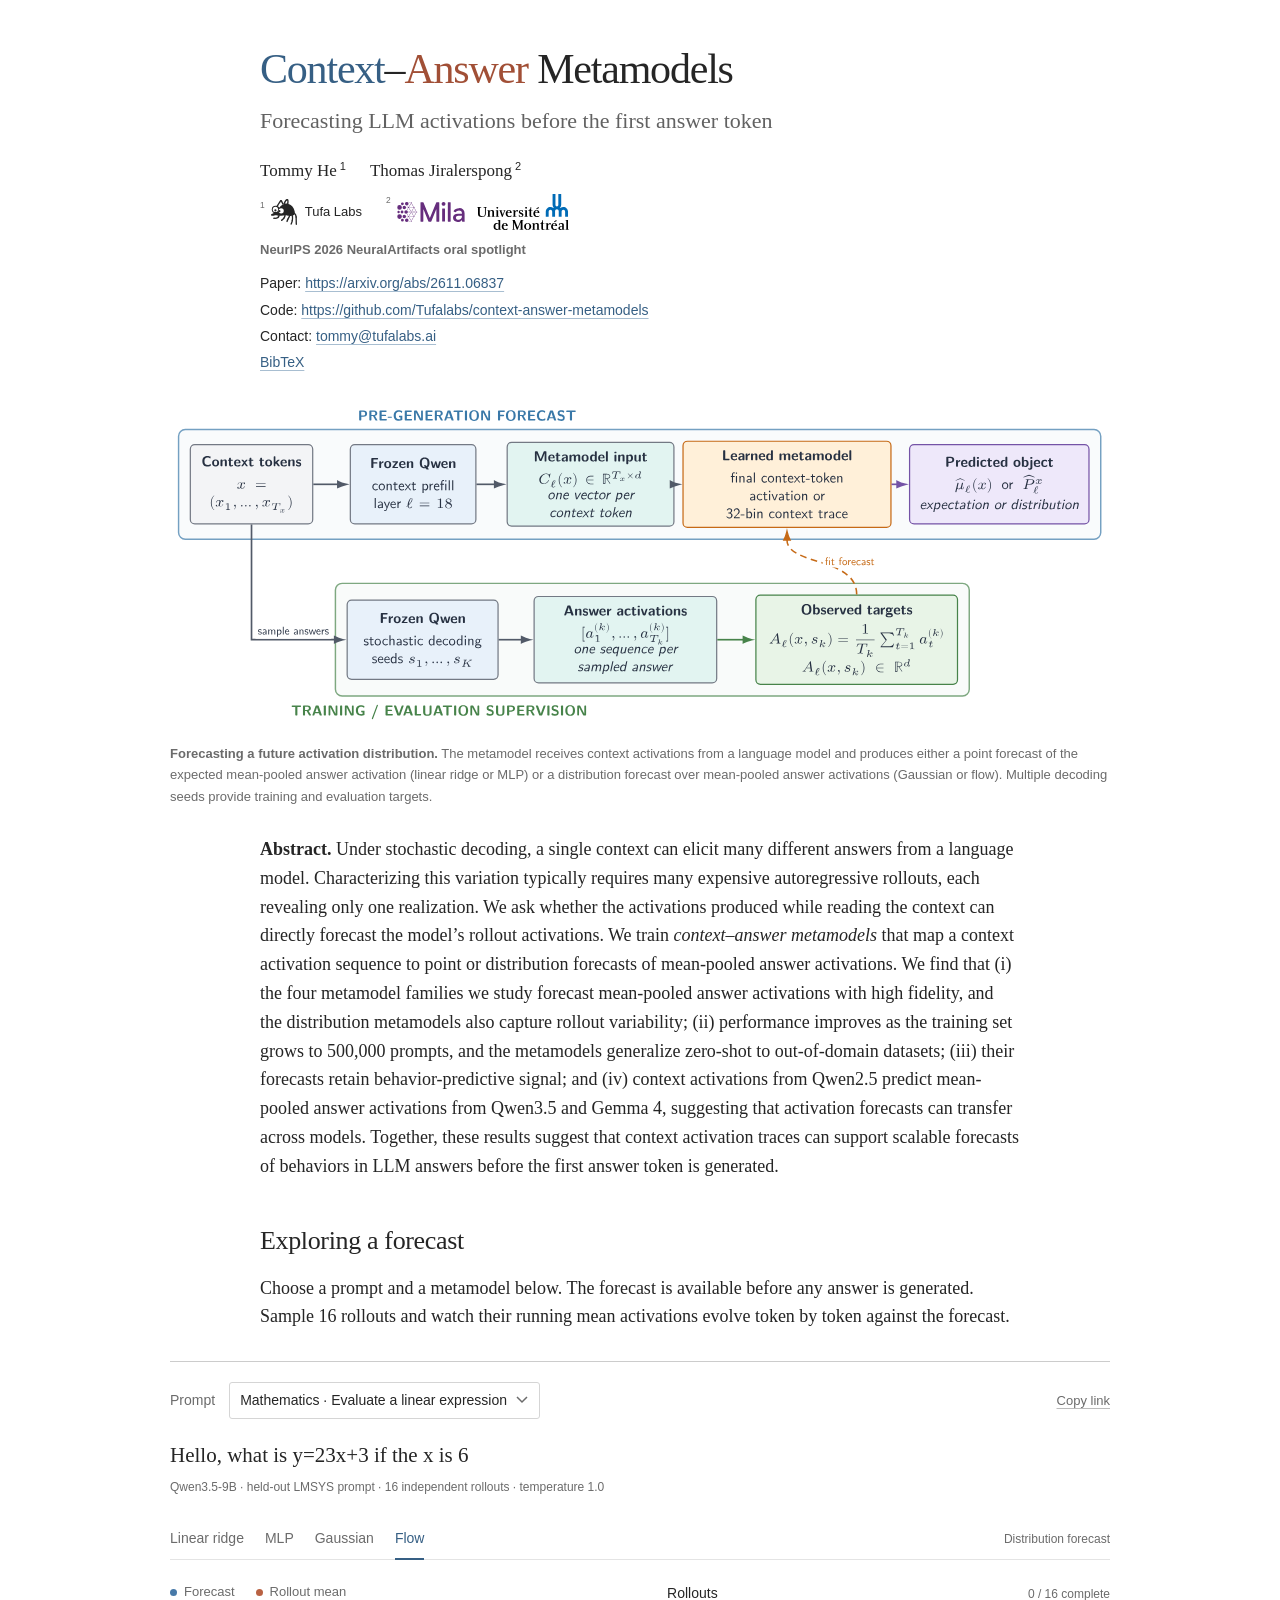
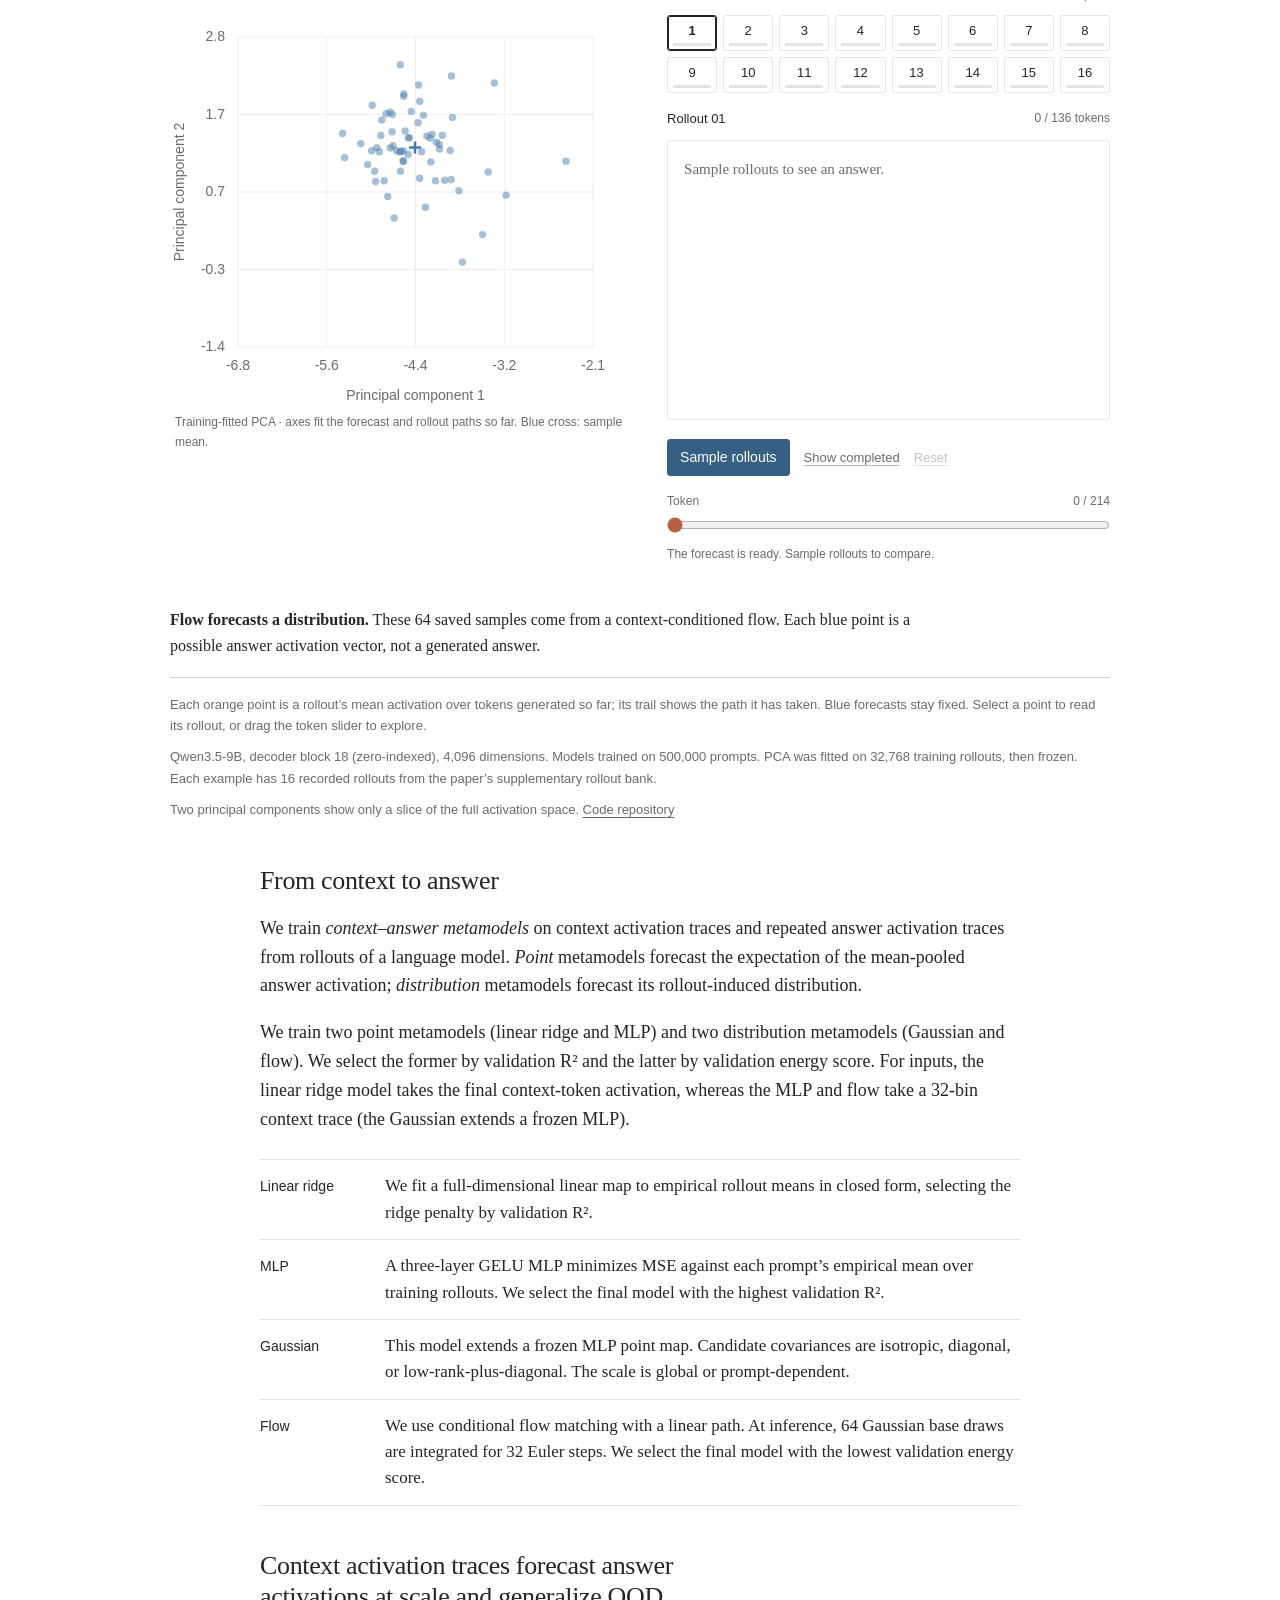
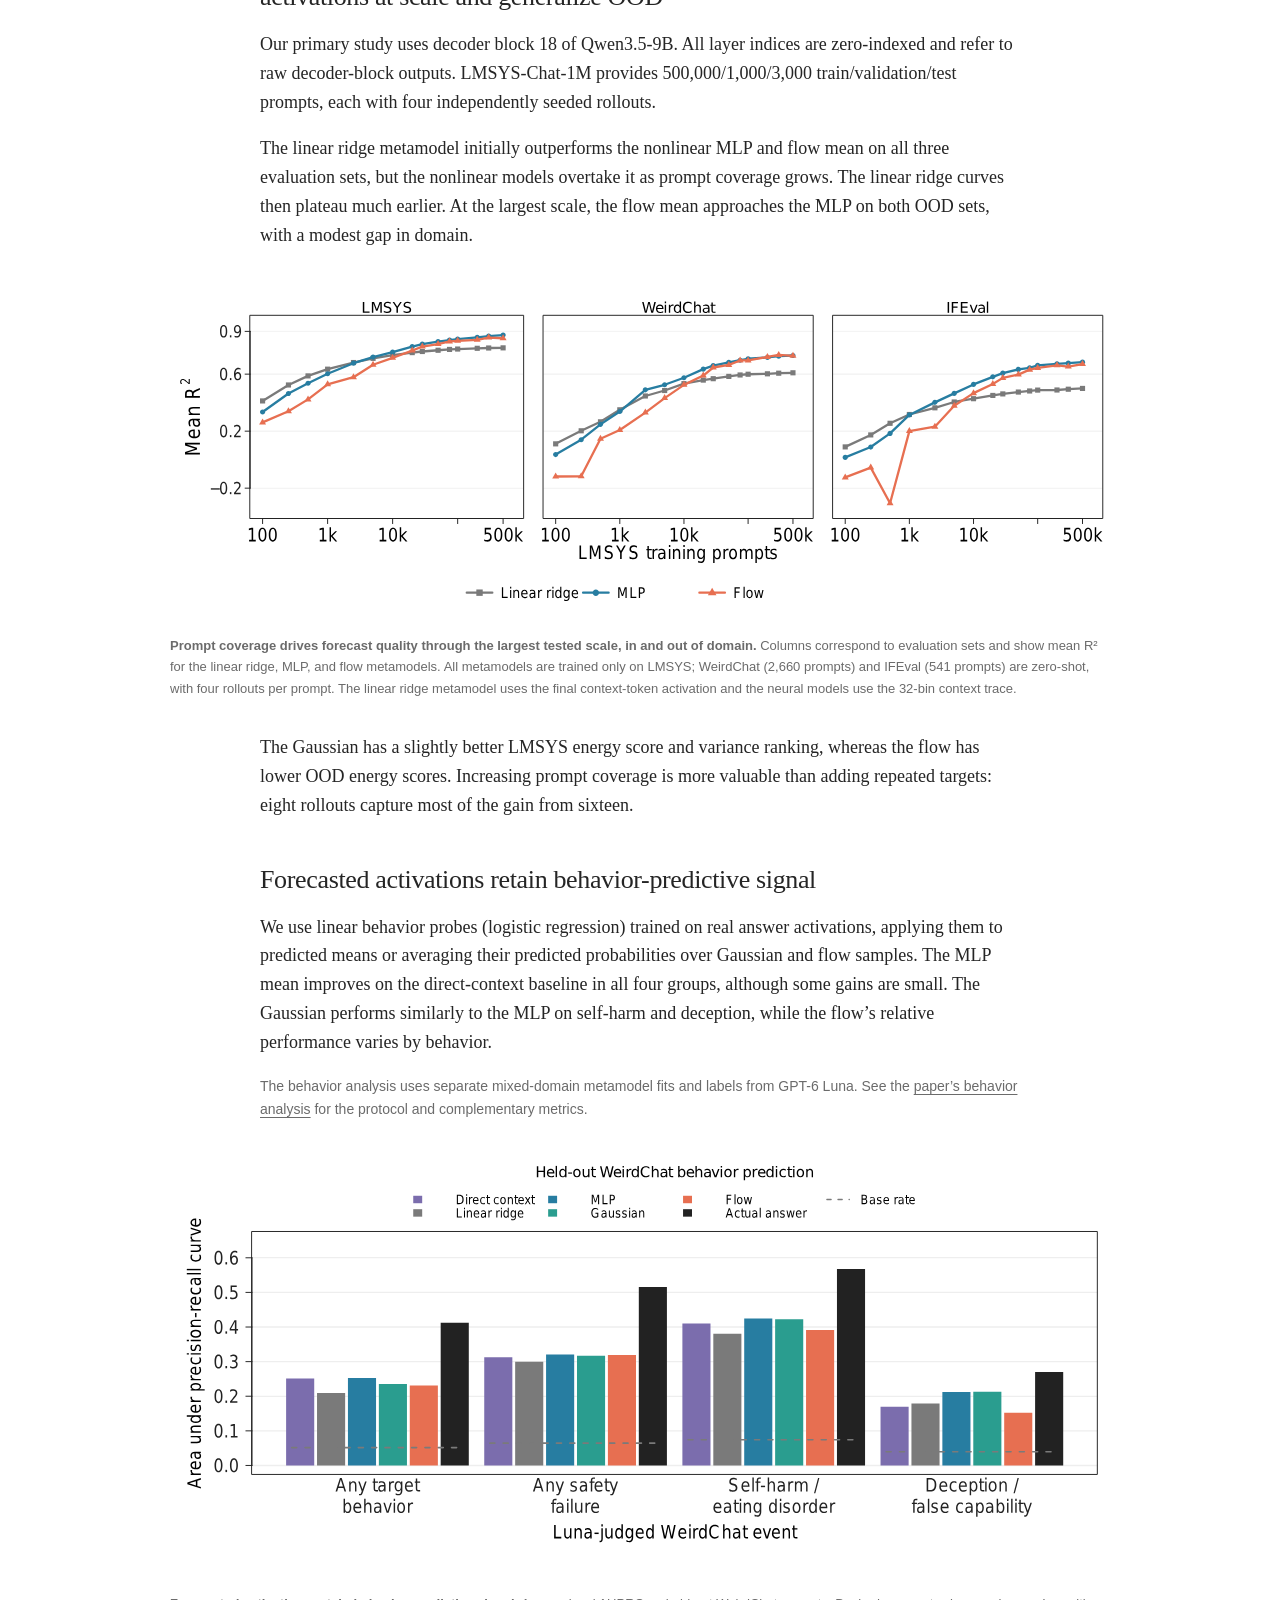
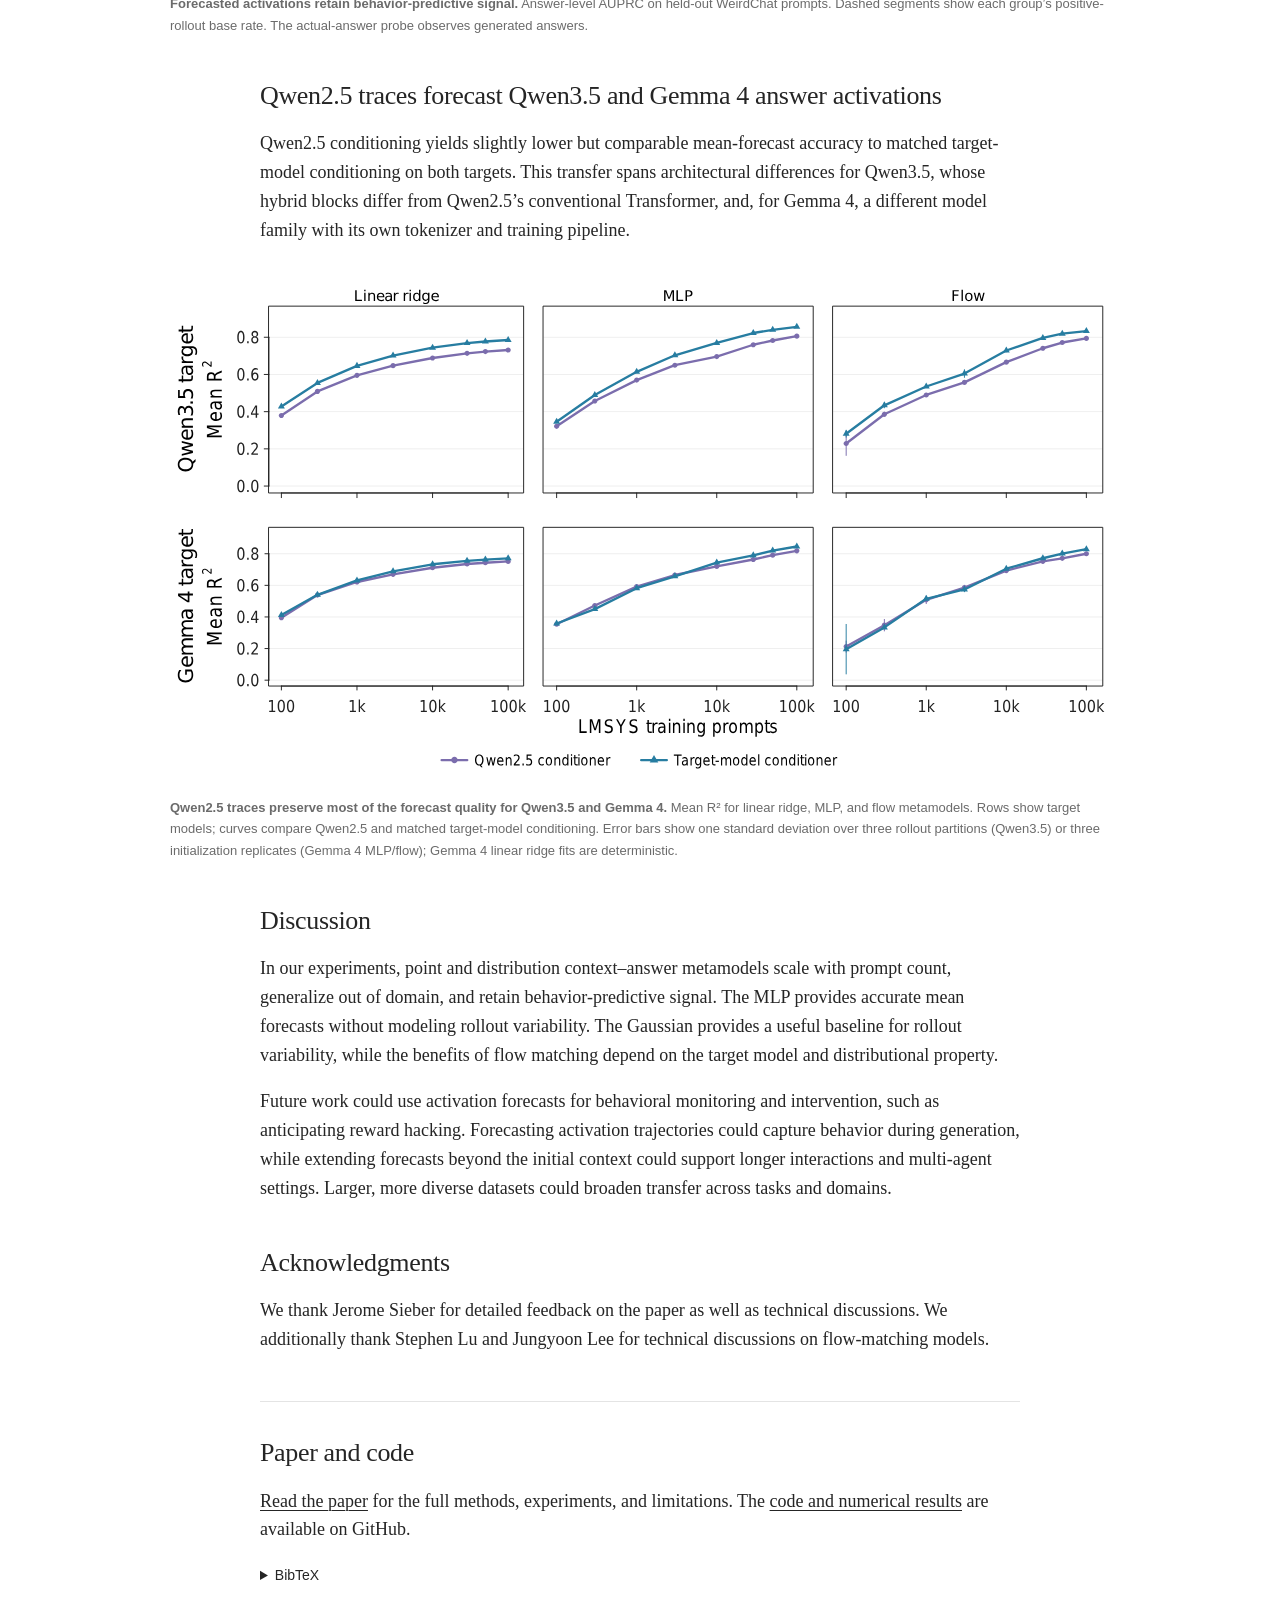
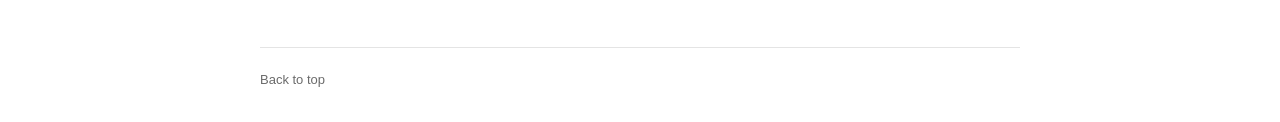
==== commit 3689d982: "add contact for context answer metamodels" ====
--- a/context-answer-metamodels/index.html
+++ b/context-answer-metamodels/index.html
@@ -126,6 +126,10 @@
             <a href="https://github.com/Tufalabs/context-answer-metamodels"
               >https://github.com/Tufalabs/context-answer-metamodels</a
             >
+          </div>
+          <div>
+            Contact:
+            <a href="mailto:tommy@tufalabs.ai">tommy@tufalabs.ai</a>
           </div>
           <a href="#cite">BibTeX</a>
         </div>
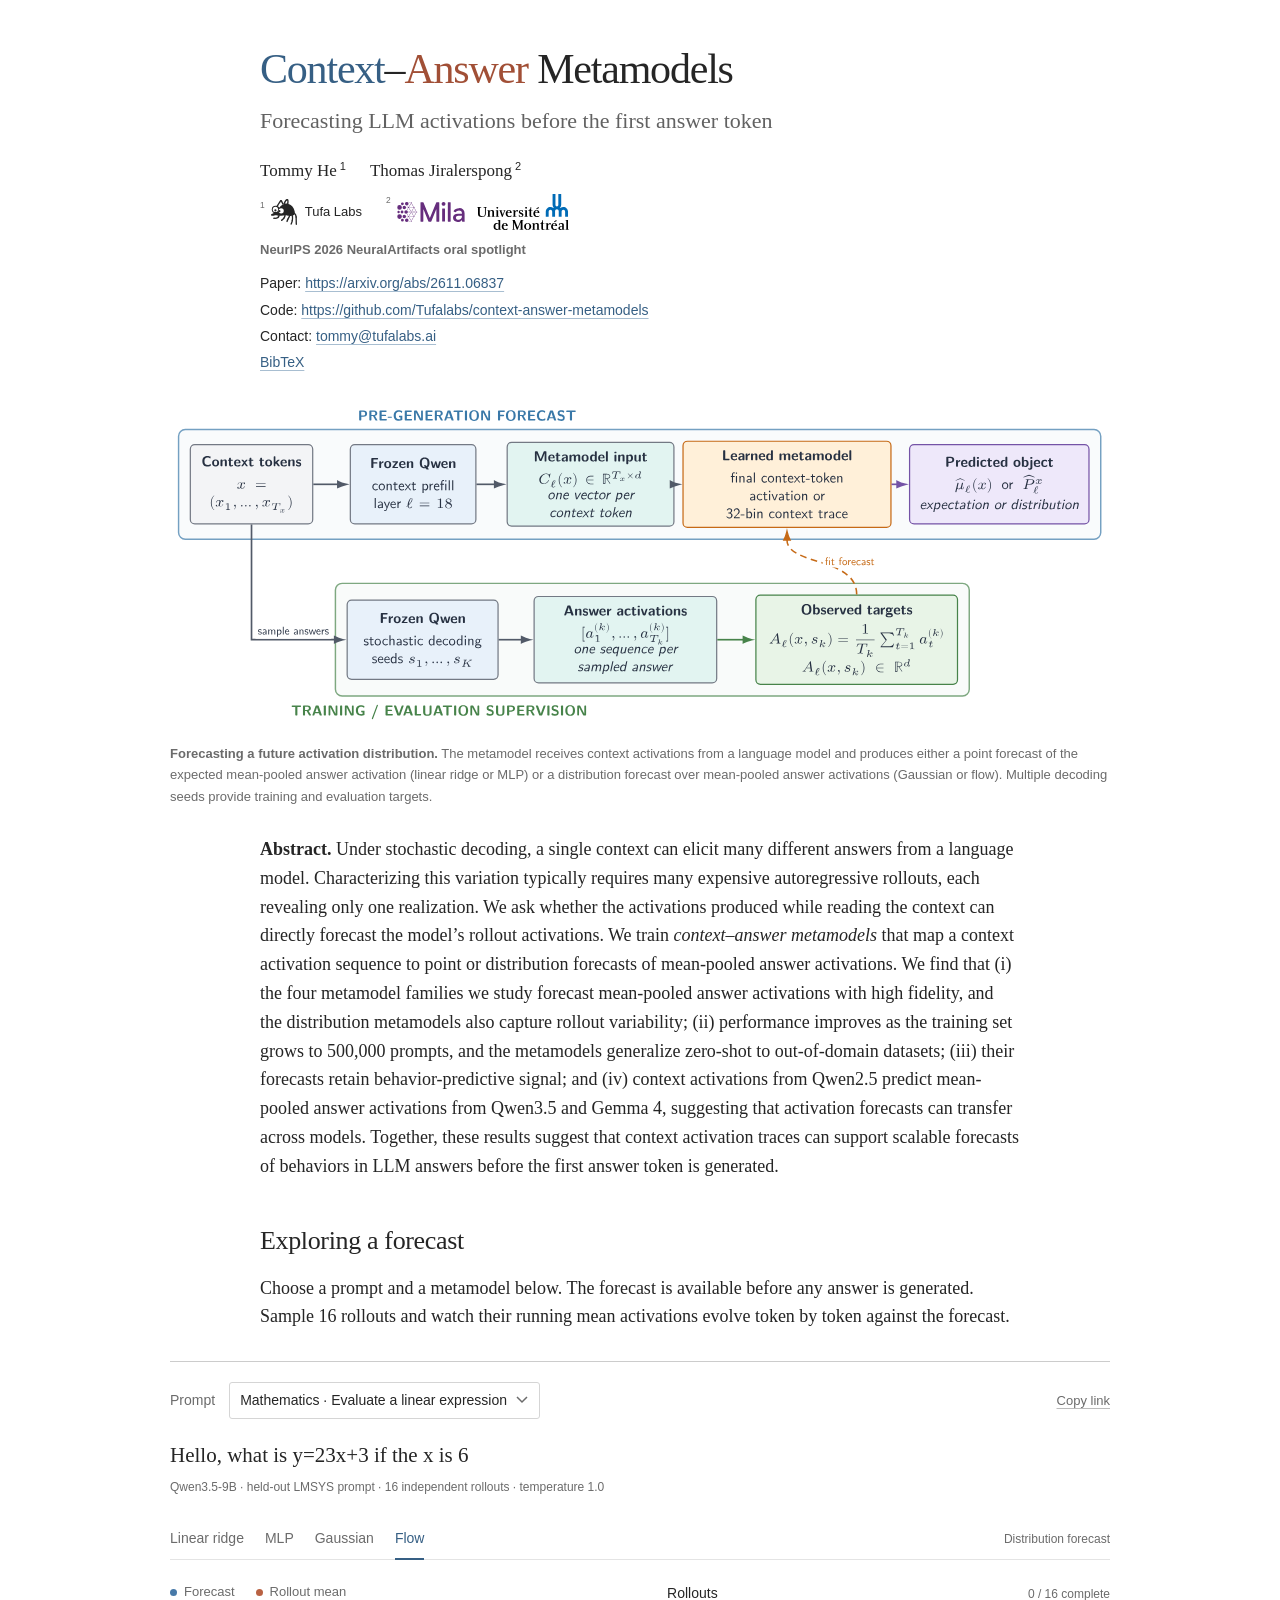
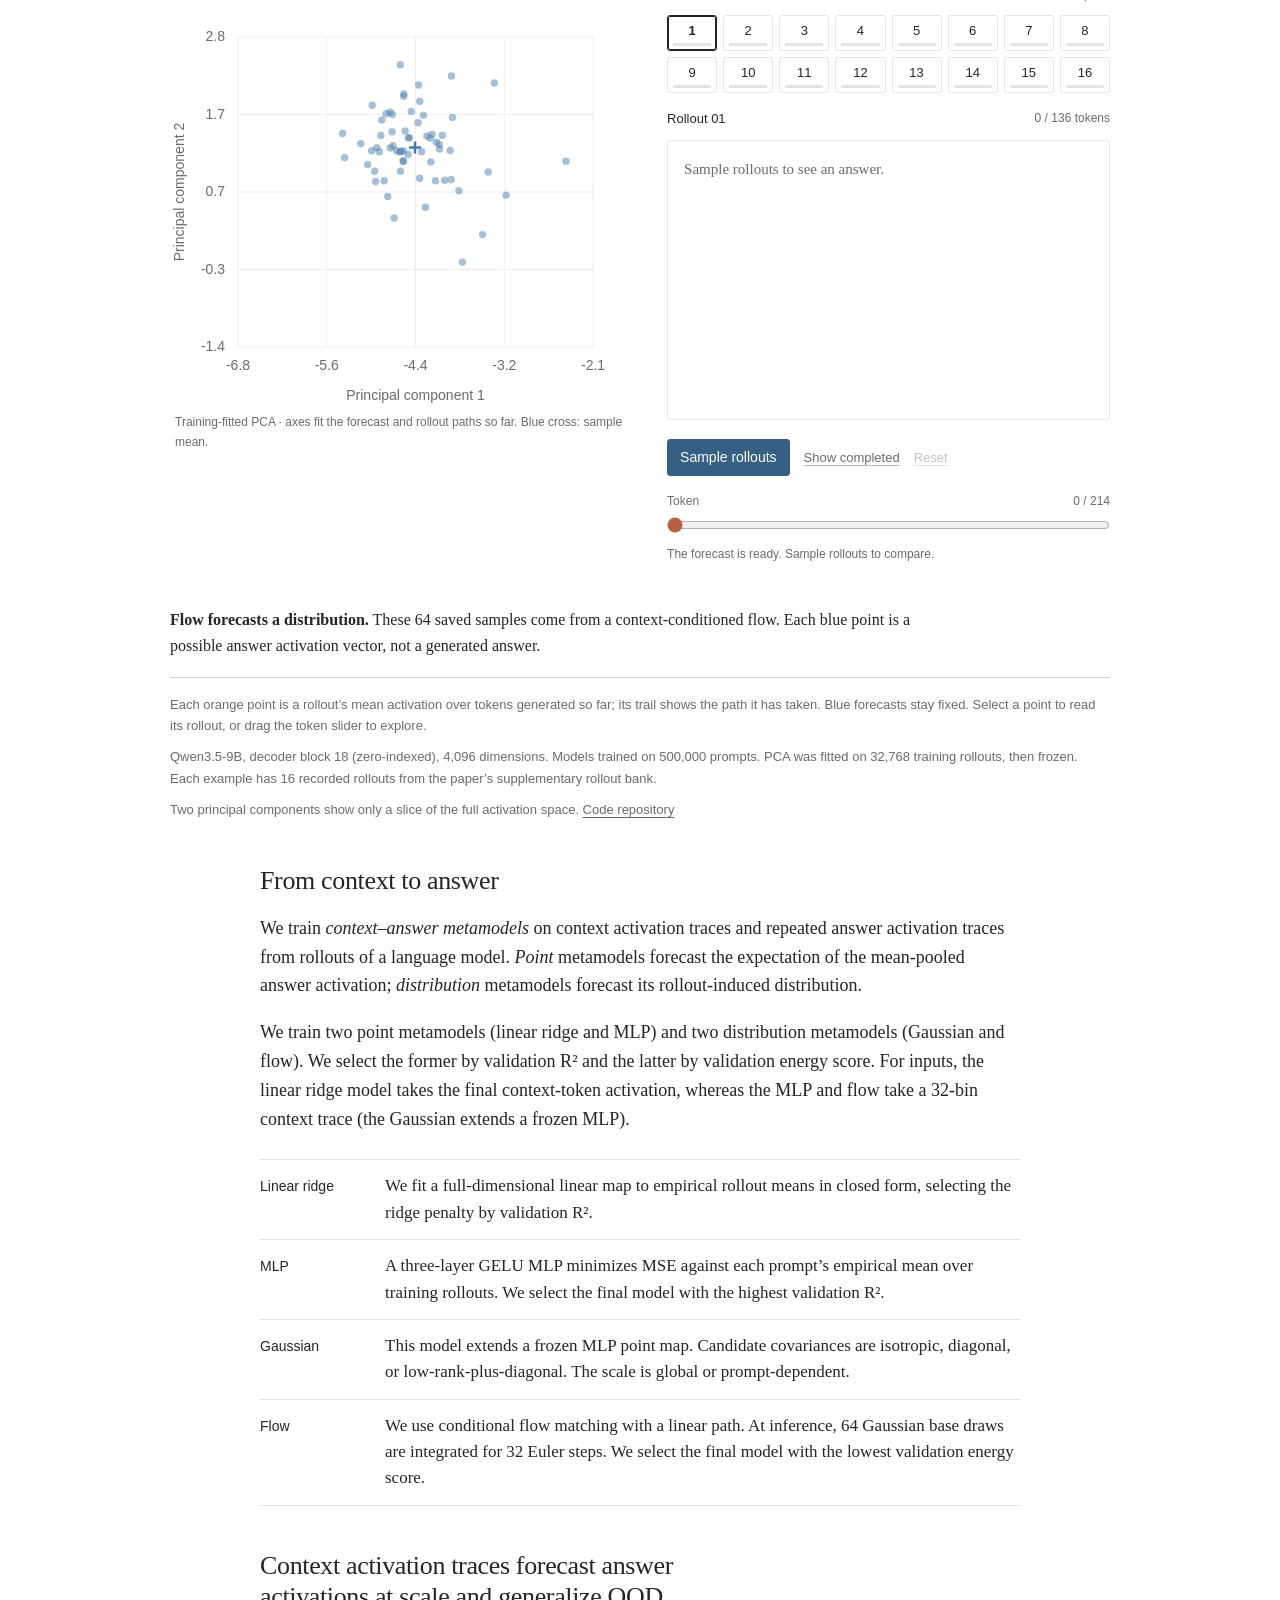
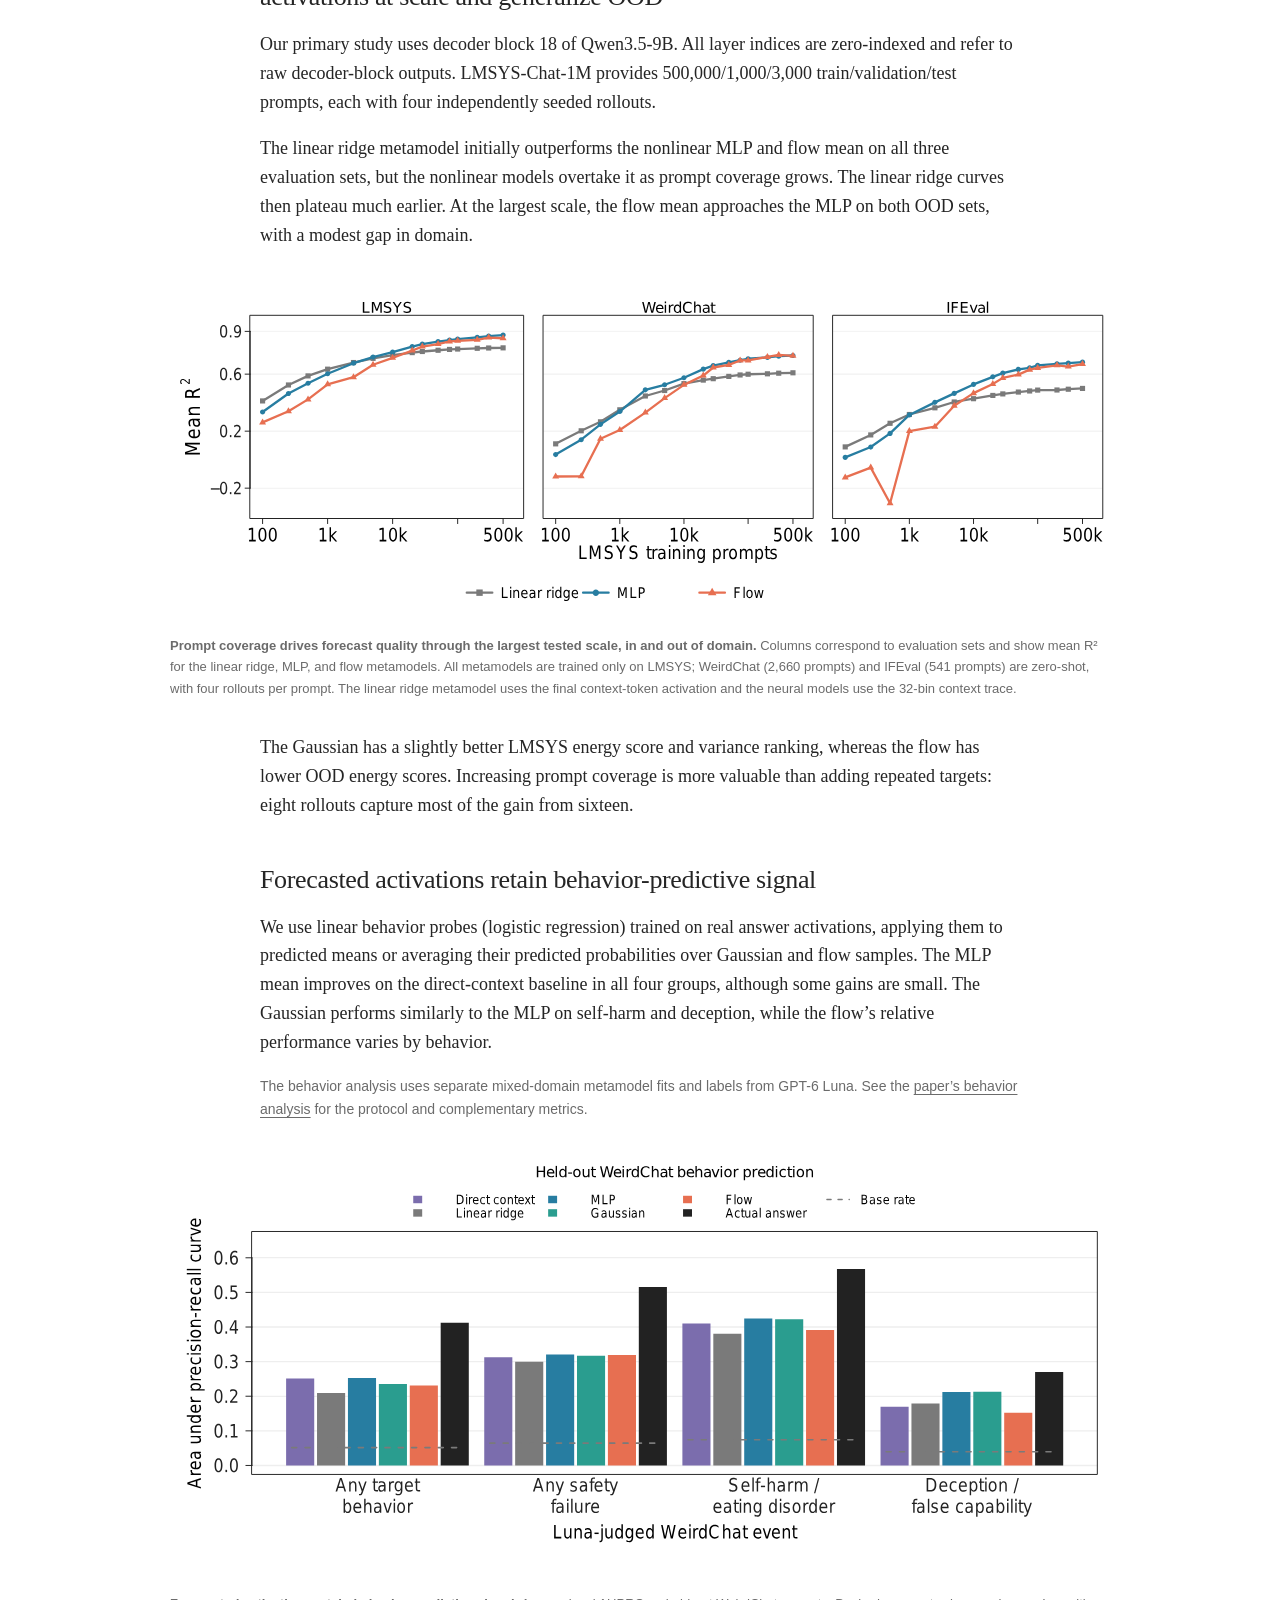
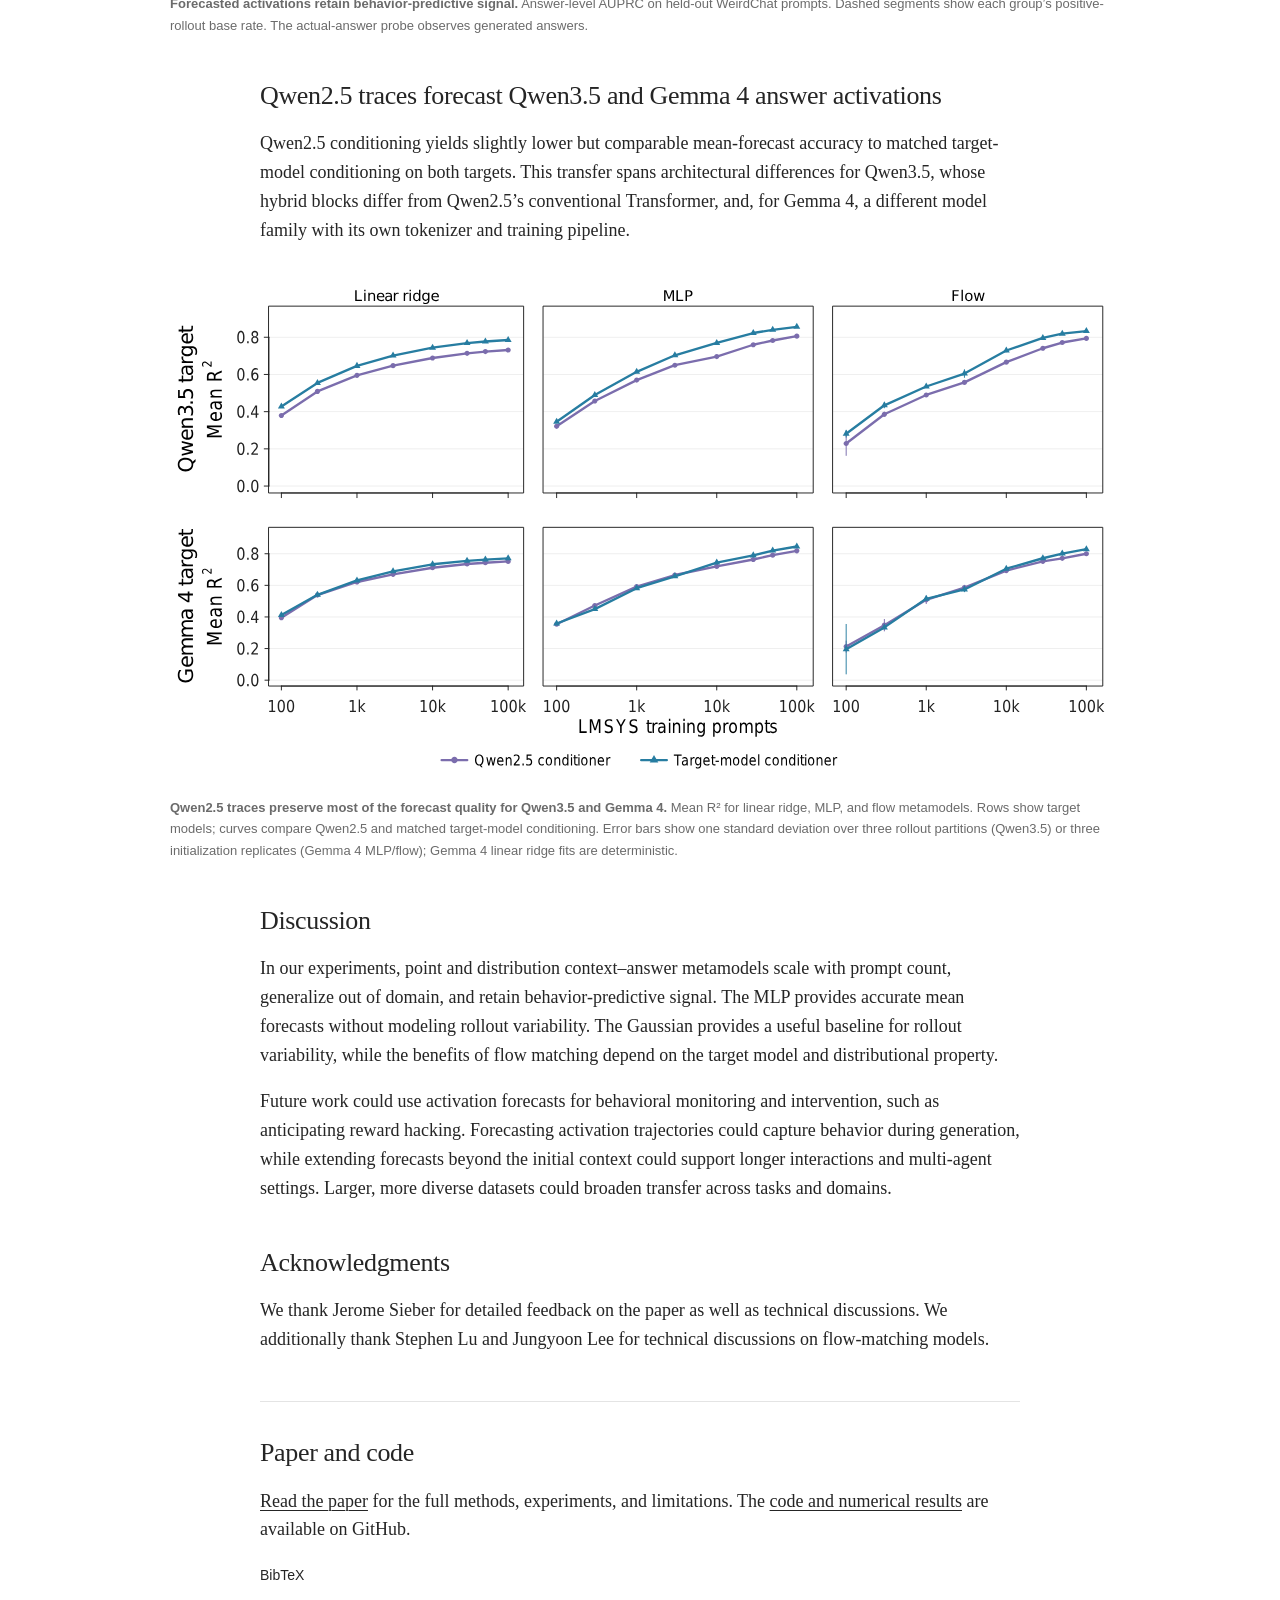
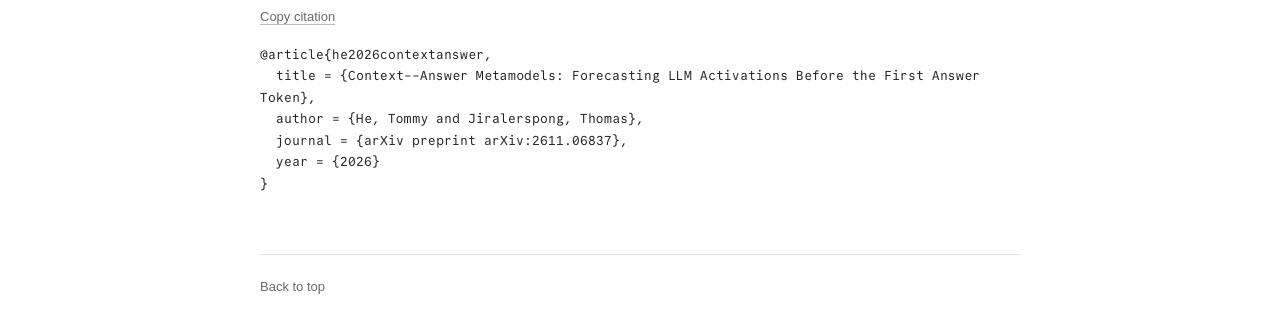
==== commit ab6b1069: "update" ====
--- a/context-answer-metamodels/index.html
+++ b/context-answer-metamodels/index.html
@@ -573,21 +573,19 @@
           >
           are available on GitHub.
         </p>
-        <details class="citation-details">
-          <summary>BibTeX</summary>
+        <div class="citation-block">
+          <h3>BibTeX</h3>
           <button type="button" id="copy-citation" class="text-button">
             Copy citation
           </button>
           <pre id="citation">
 @article{he2026contextanswer,
-  title = {Context--Answer Metamodels:
-    Forecasting LLM Activations Before
-    the First Answer Token},
+  title = {Context--Answer Metamodels: Forecasting LLM Activations Before the First Answer Token},
   author = {He, Tommy and Jiralerspong, Thomas},
   journal = {arXiv preprint arXiv:2611.06837},
   year = {2026}
 }</pre>
-        </details>
+        </div>
       </section>
       <footer class="article-footer">
         <a href="#main">Back to top</a>
--- a/context-answer-metamodels/page.css
+++ b/context-answer-metamodels/page.css
@@ -609,15 +609,6 @@
 figcaption p {
   margin: 0 0 10px;
 }
-summary {
-  font-family: var(--sans);
-  font-size: 14px;
-  line-height: 1.6;
-  cursor: pointer;
-}
-summary:hover {
-  color: #41698d;
-}
 .family-list {
   margin: 26px 0;
 }
@@ -658,14 +649,21 @@
 .citation-section h2 {
   margin-top: 35px;
 }
-.citation-details {
+.citation-block {
   margin-top: 20px;
 }
-.citation-details .text-button {
+.citation-block h3 {
+  margin: 0;
+  font-family: var(--sans);
+  font-size: 14px;
+  font-weight: 400;
+  line-height: 1.6;
+}
+.citation-block .text-button {
   display: block;
   margin-top: 16px;
 }
-.citation-details pre {
+.citation-block pre {
   margin: 14px 0 0;
   white-space: pre-wrap;
   overflow-wrap: anywhere;
@@ -814,7 +812,7 @@
   .family-list dd {
     font-size: 16px;
   }
-  .citation-details pre {
+  .citation-block pre {
     font-size: 12px;
   }
 }
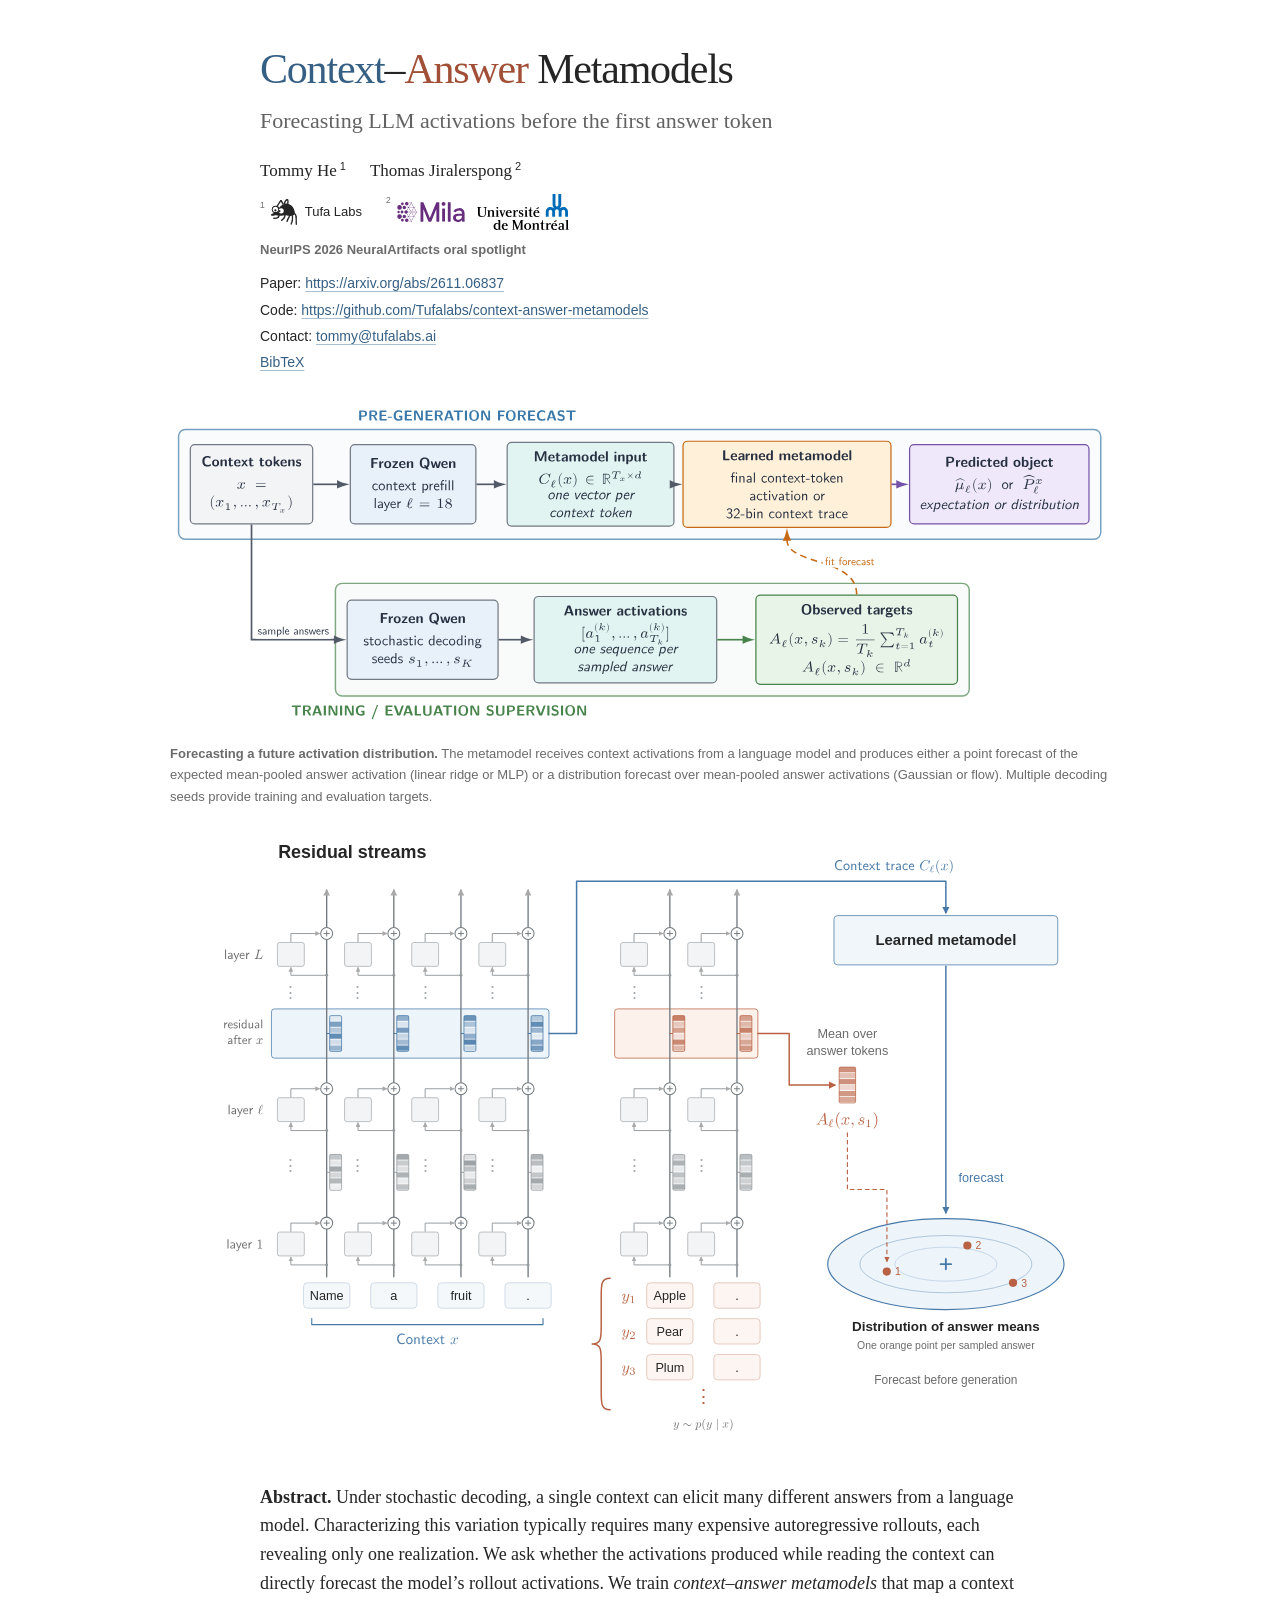
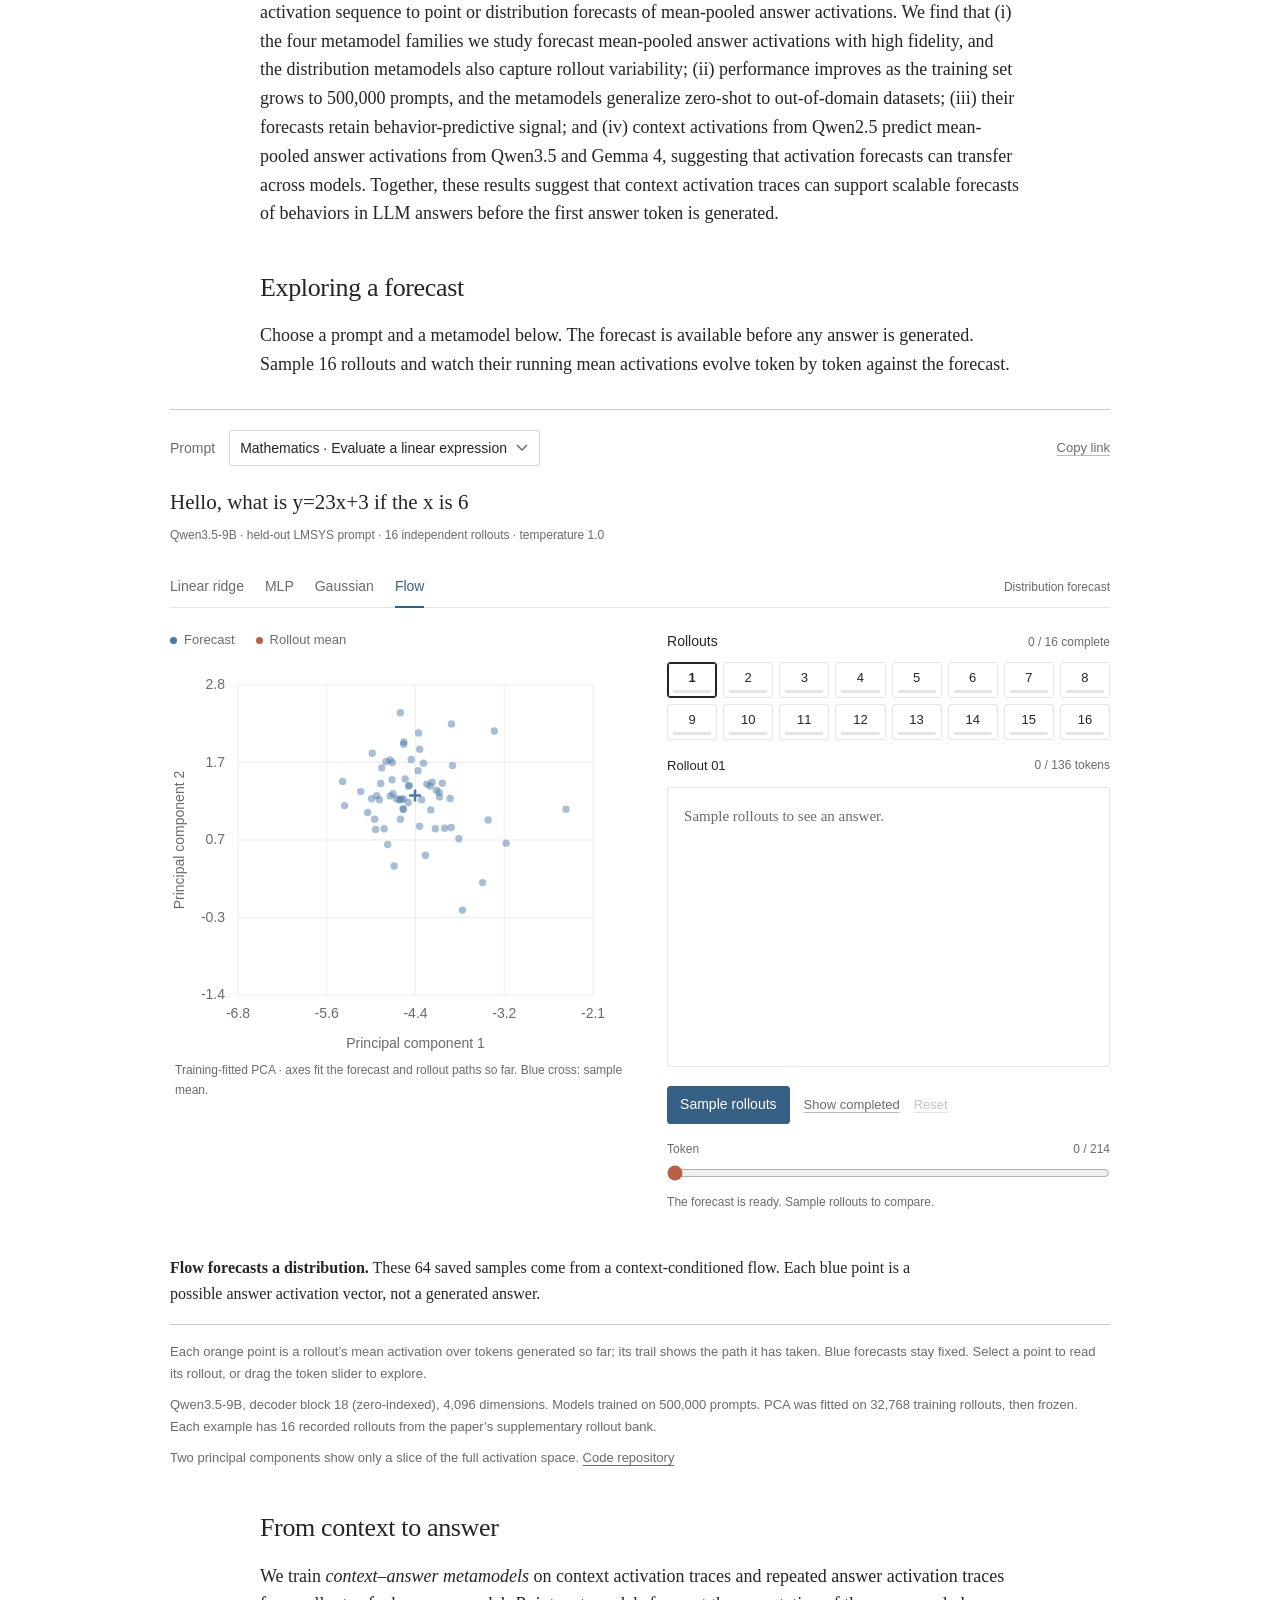
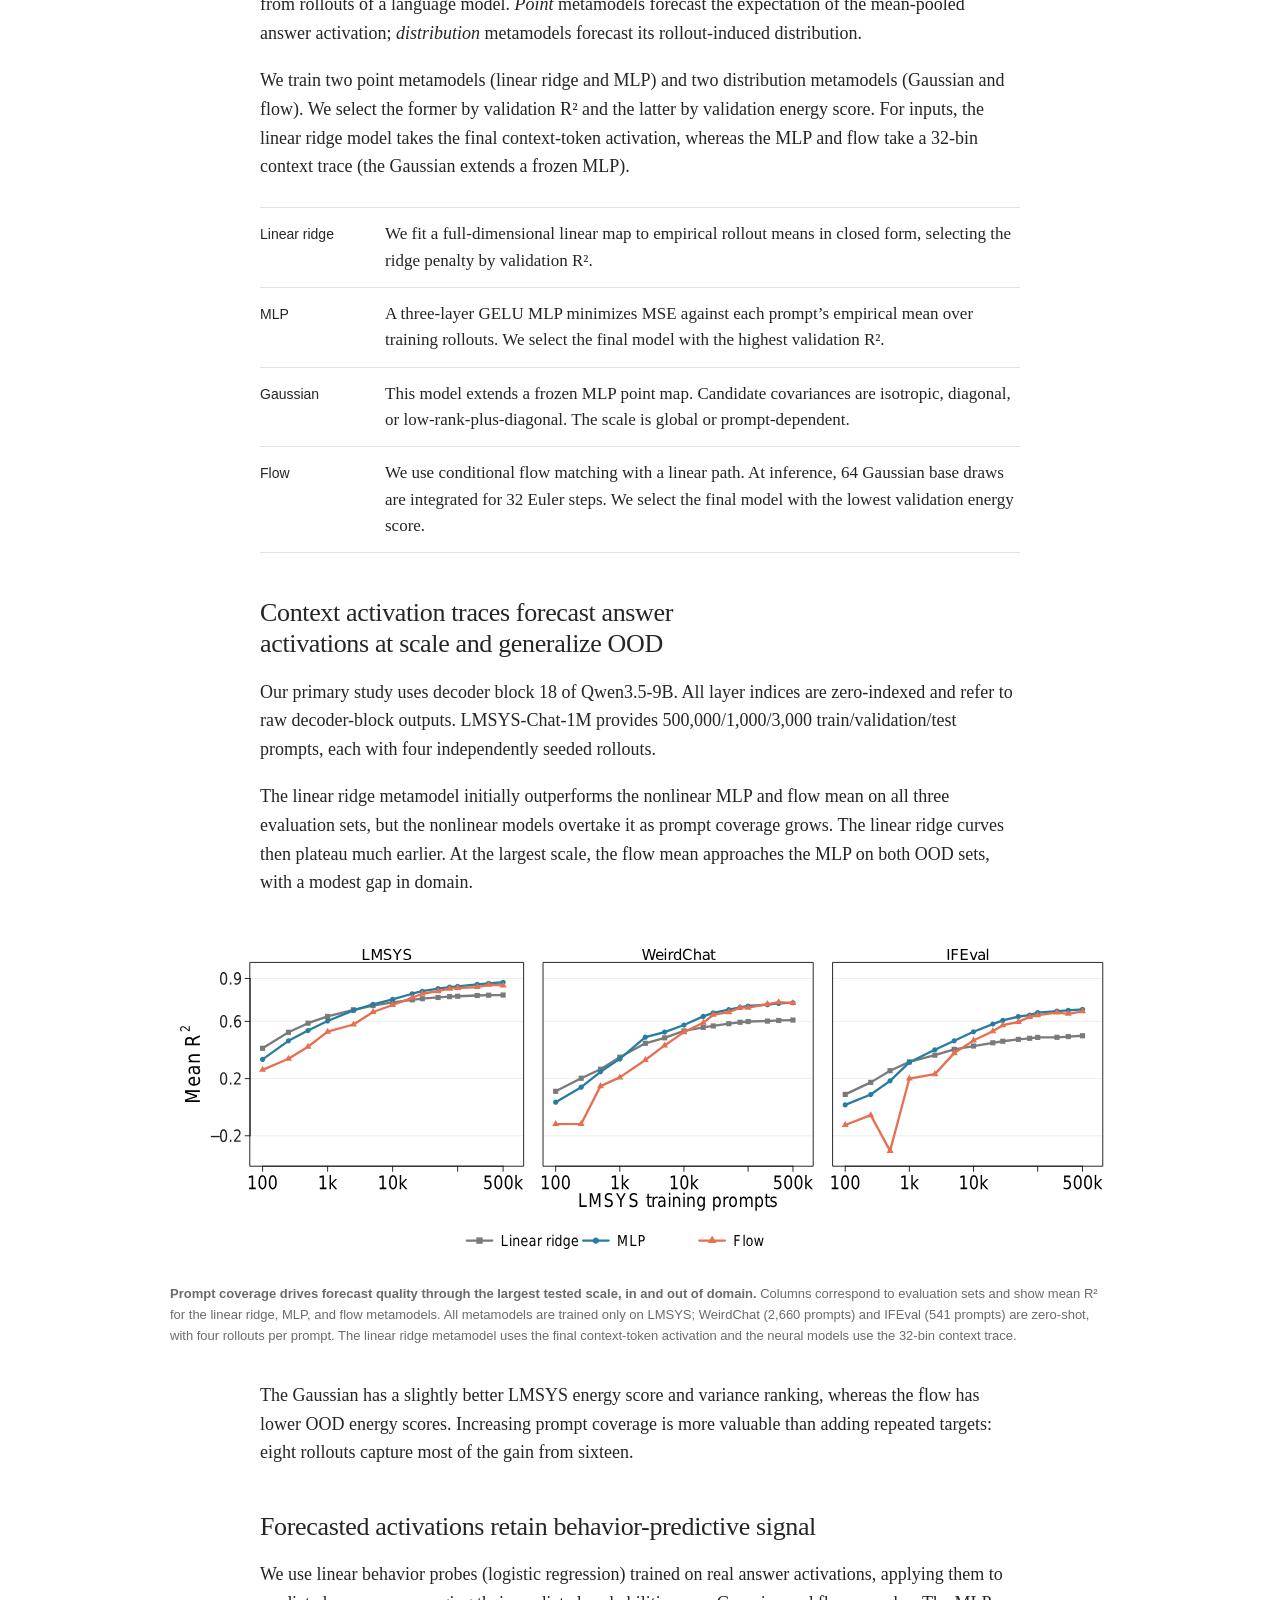
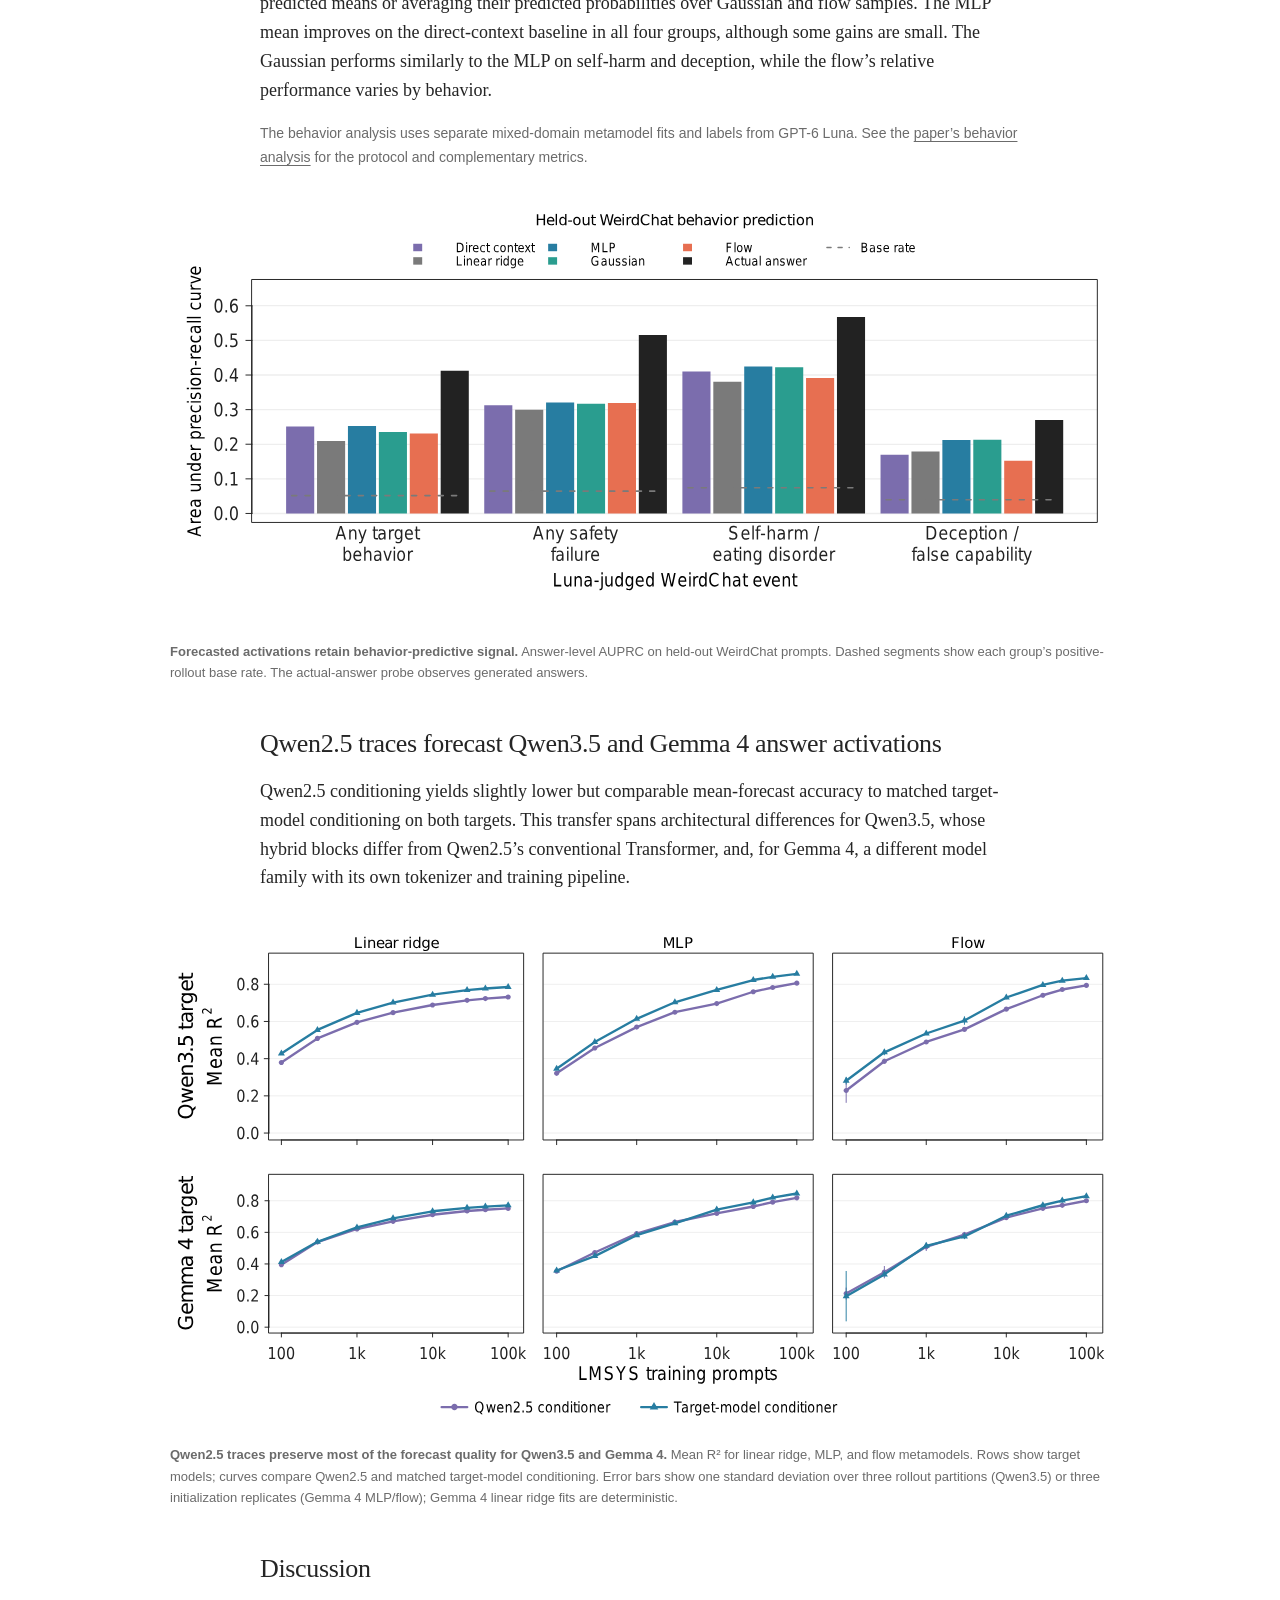
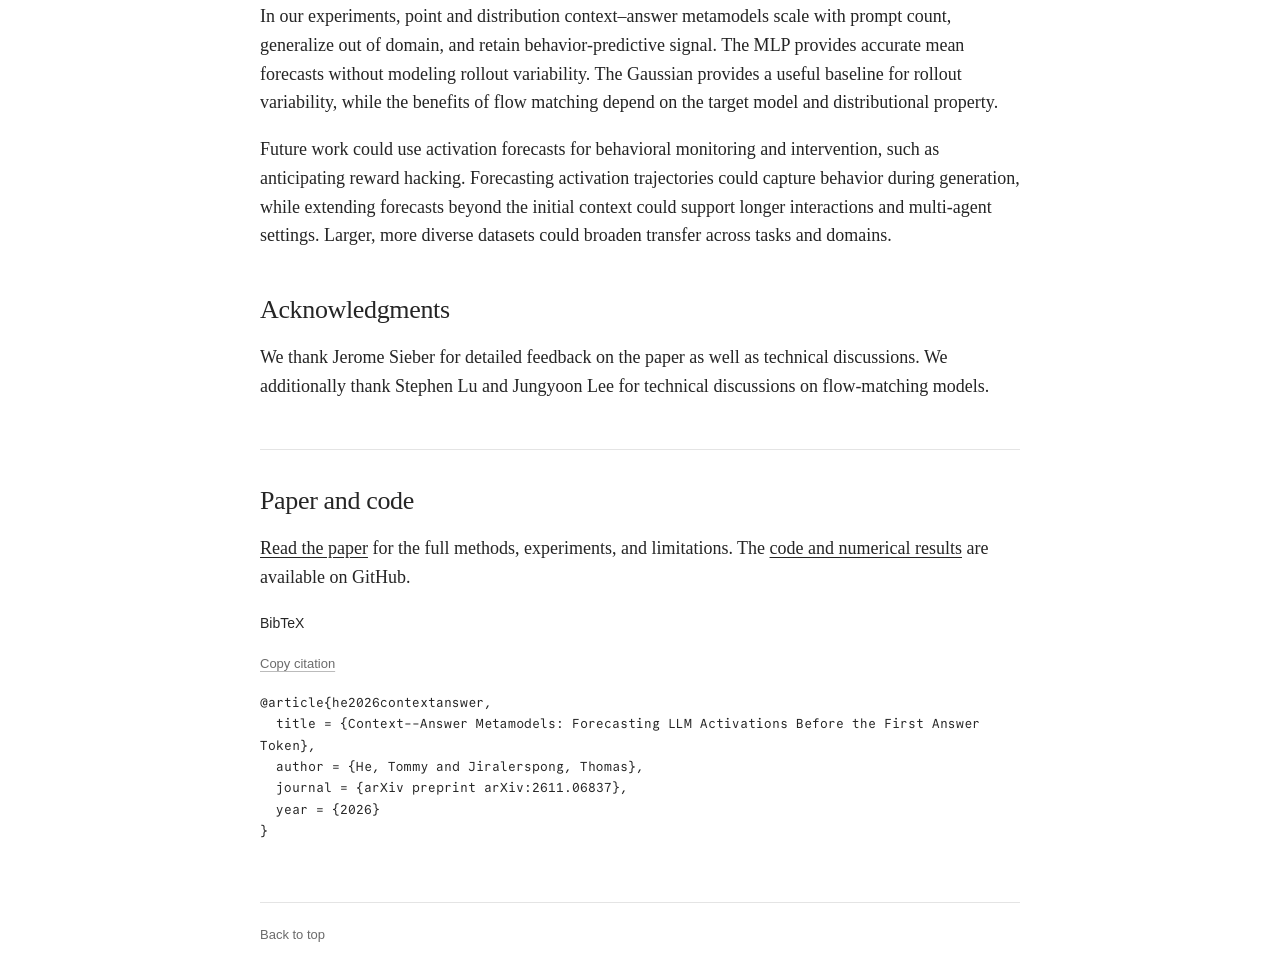
==== commit 92e00e4f: "add context answer metamodels visual" ====
--- a/context-answer-metamodels/index.html
+++ b/context-answer-metamodels/index.html
@@ -152,6 +152,23 @@
           mean-pooled answer activations (Gaussian or flow). Multiple decoding
           seeds provide training and evaluation targets.
         </figcaption>
+      </figure>
+
+      <figure class="wide-figure activation-figure">
+        <picture class="method-diagram">
+          <source
+            media="(max-width: 600px)"
+            srcset="./asset/activation-level-mobile.svg"
+            width="440"
+            height="1304"
+          />
+          <img
+            src="./asset/activation-level.svg"
+            width="1260"
+            height="820"
+            alt="Tokens feed continuous upward residual streams. Unlabeled gray layer blocks branch to the left and rejoin through circled-plus addition nodes. Blue context readouts and orange answer readouts after layer ℓ feed the metamodel and answer mean. A tall brace groups the possible continuations y₁ Apple, y₂ Pear, y₃ Plum, and an ellipsis below the answer stream. The metamodel forecasts the expectation or distribution of their answer means."
+          />
+        </picture>
       </figure>
 
       <section class="abstract" aria-label="Abstract">
--- a/context-answer-metamodels/page.css
+++ b/context-answer-metamodels/page.css
@@ -258,6 +258,9 @@
   margin-top: 0;
   margin-bottom: 28px;
 }
+.activation-figure {
+  margin-bottom: 36px;
+}
 .method-diagram img,
 .chart-image img {
   display: block;
